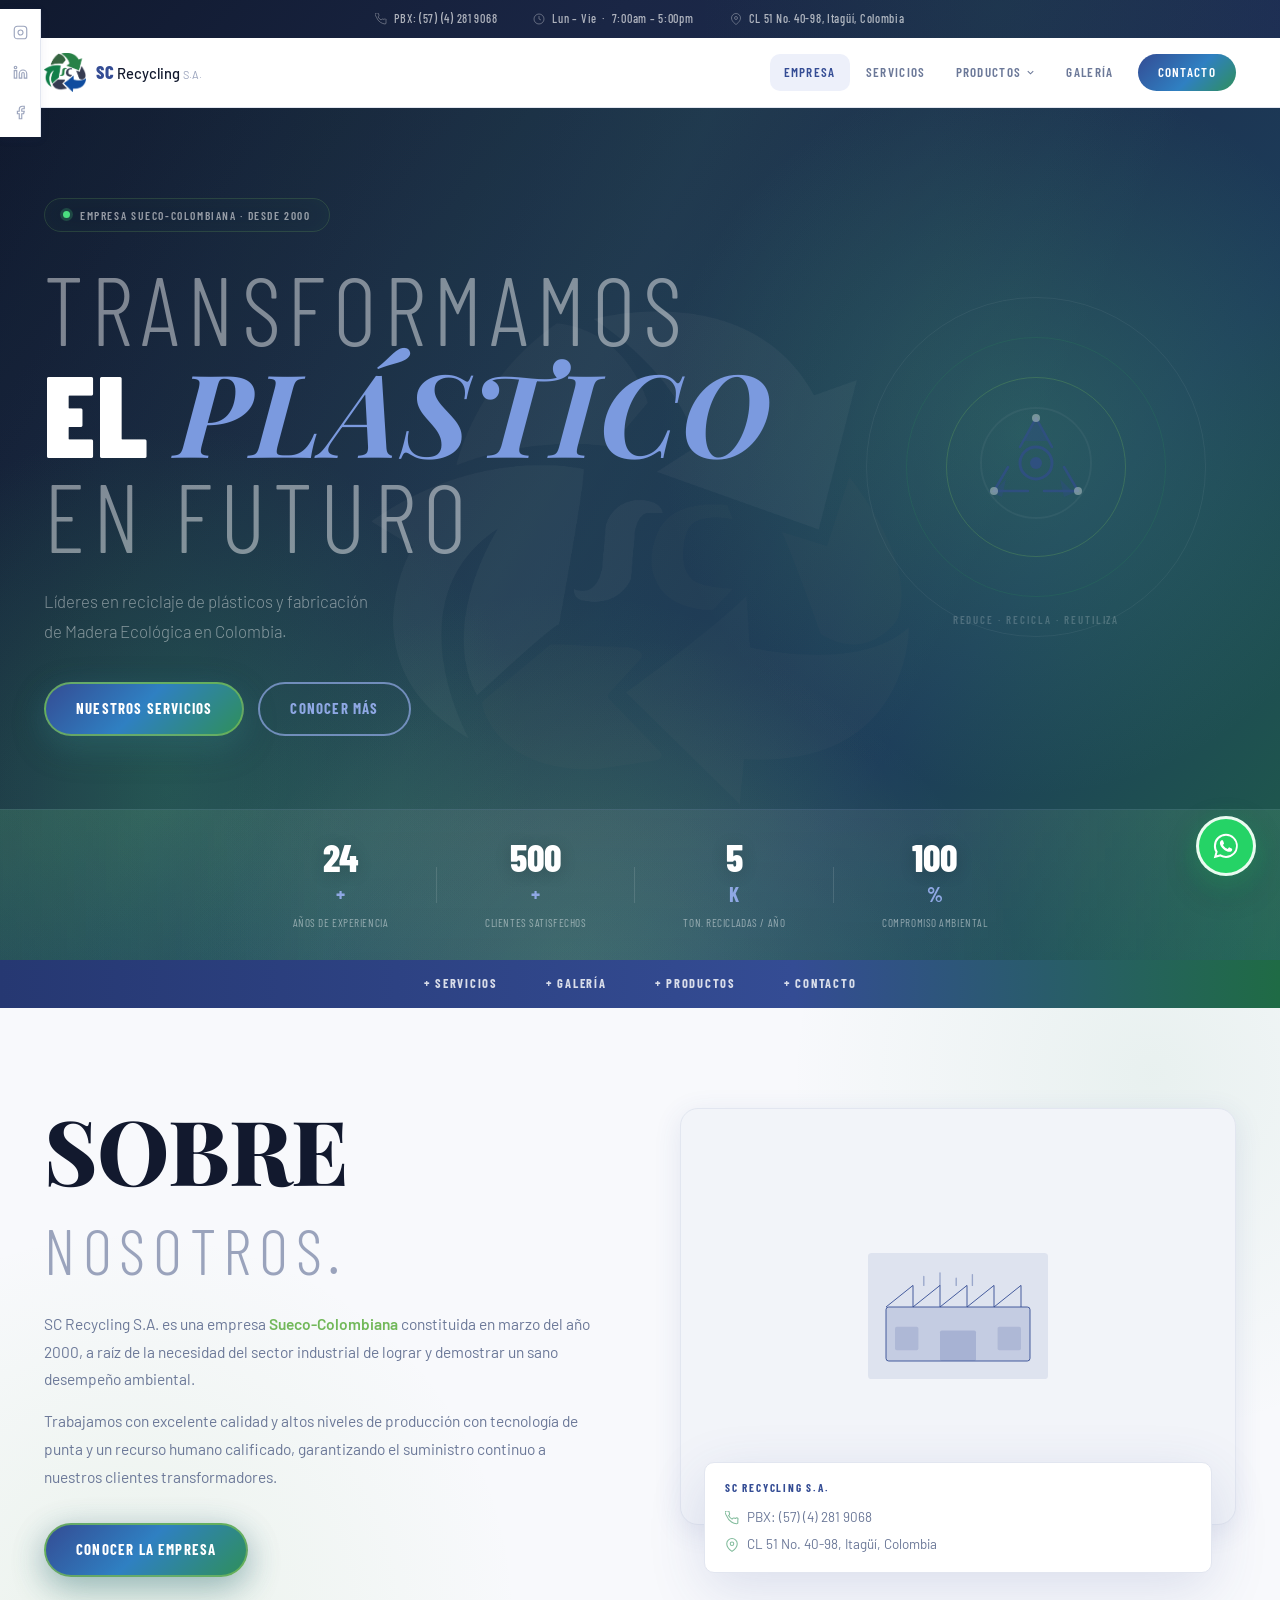
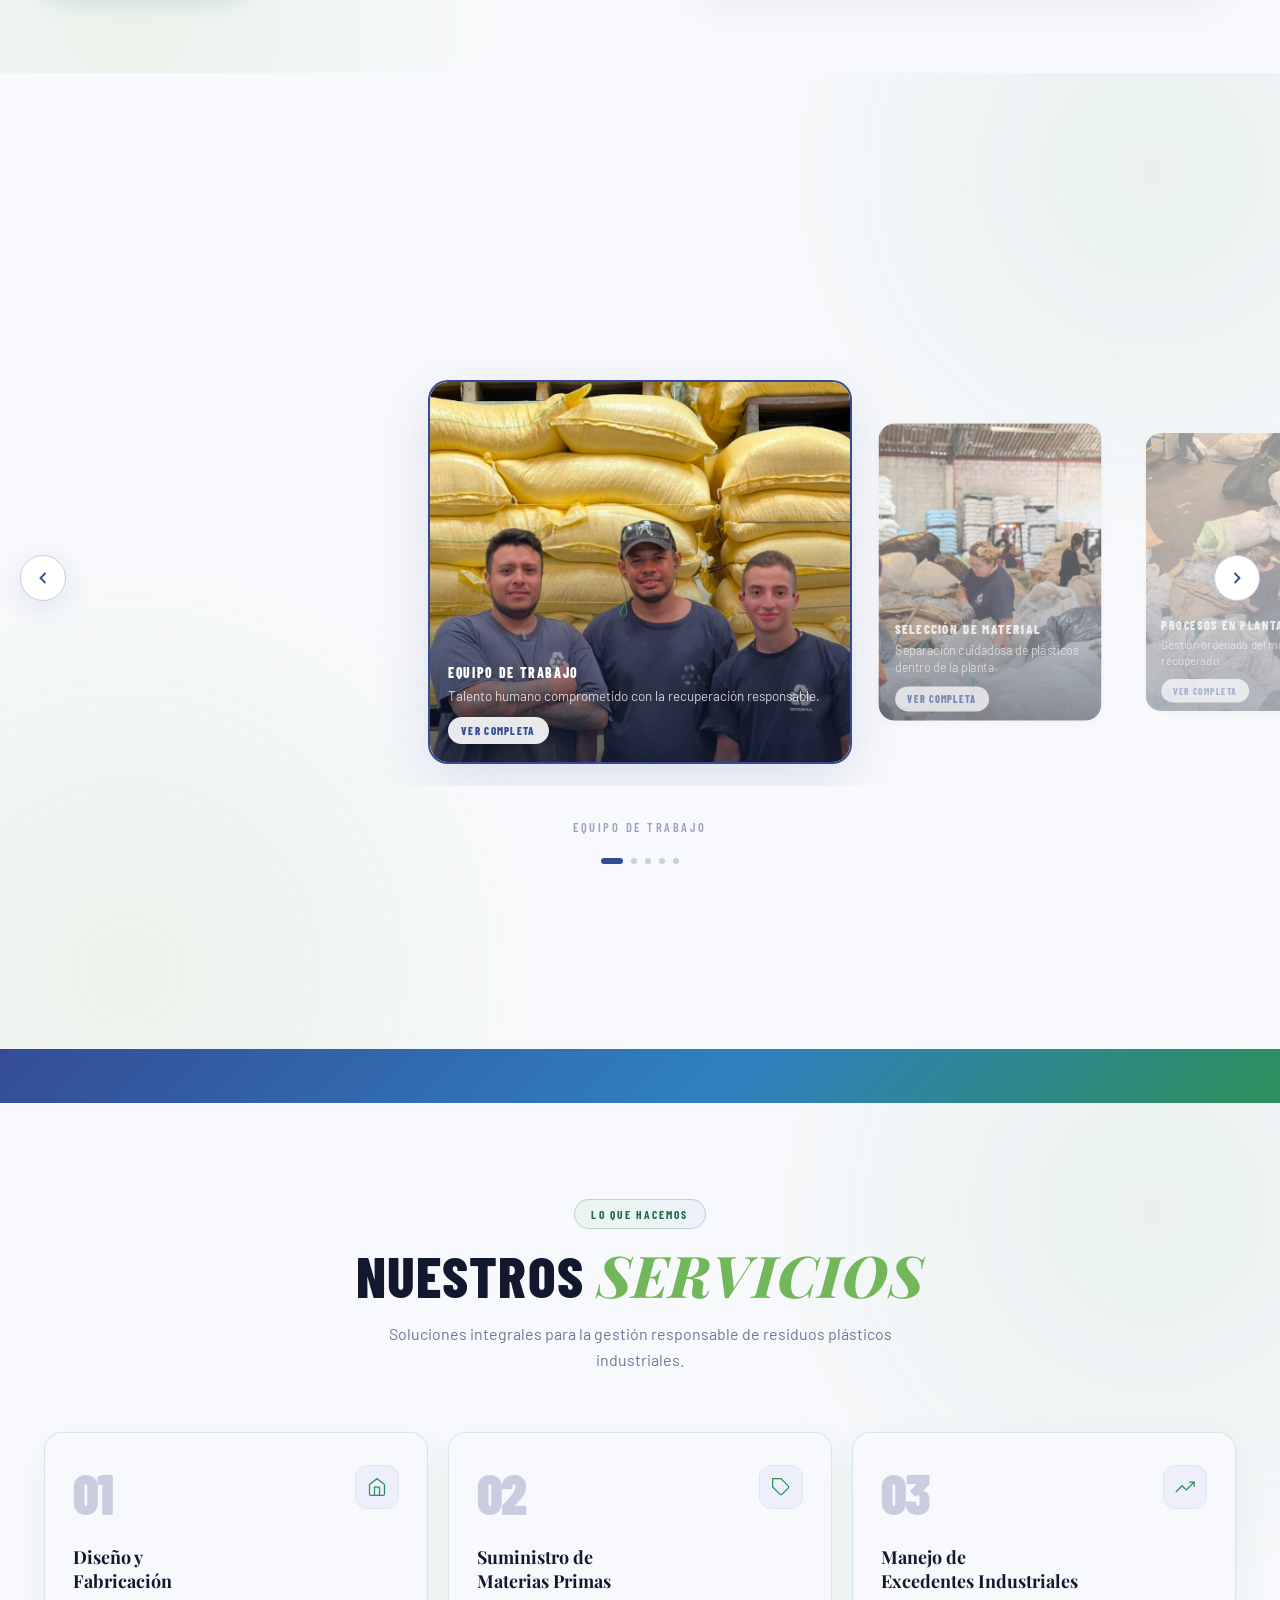
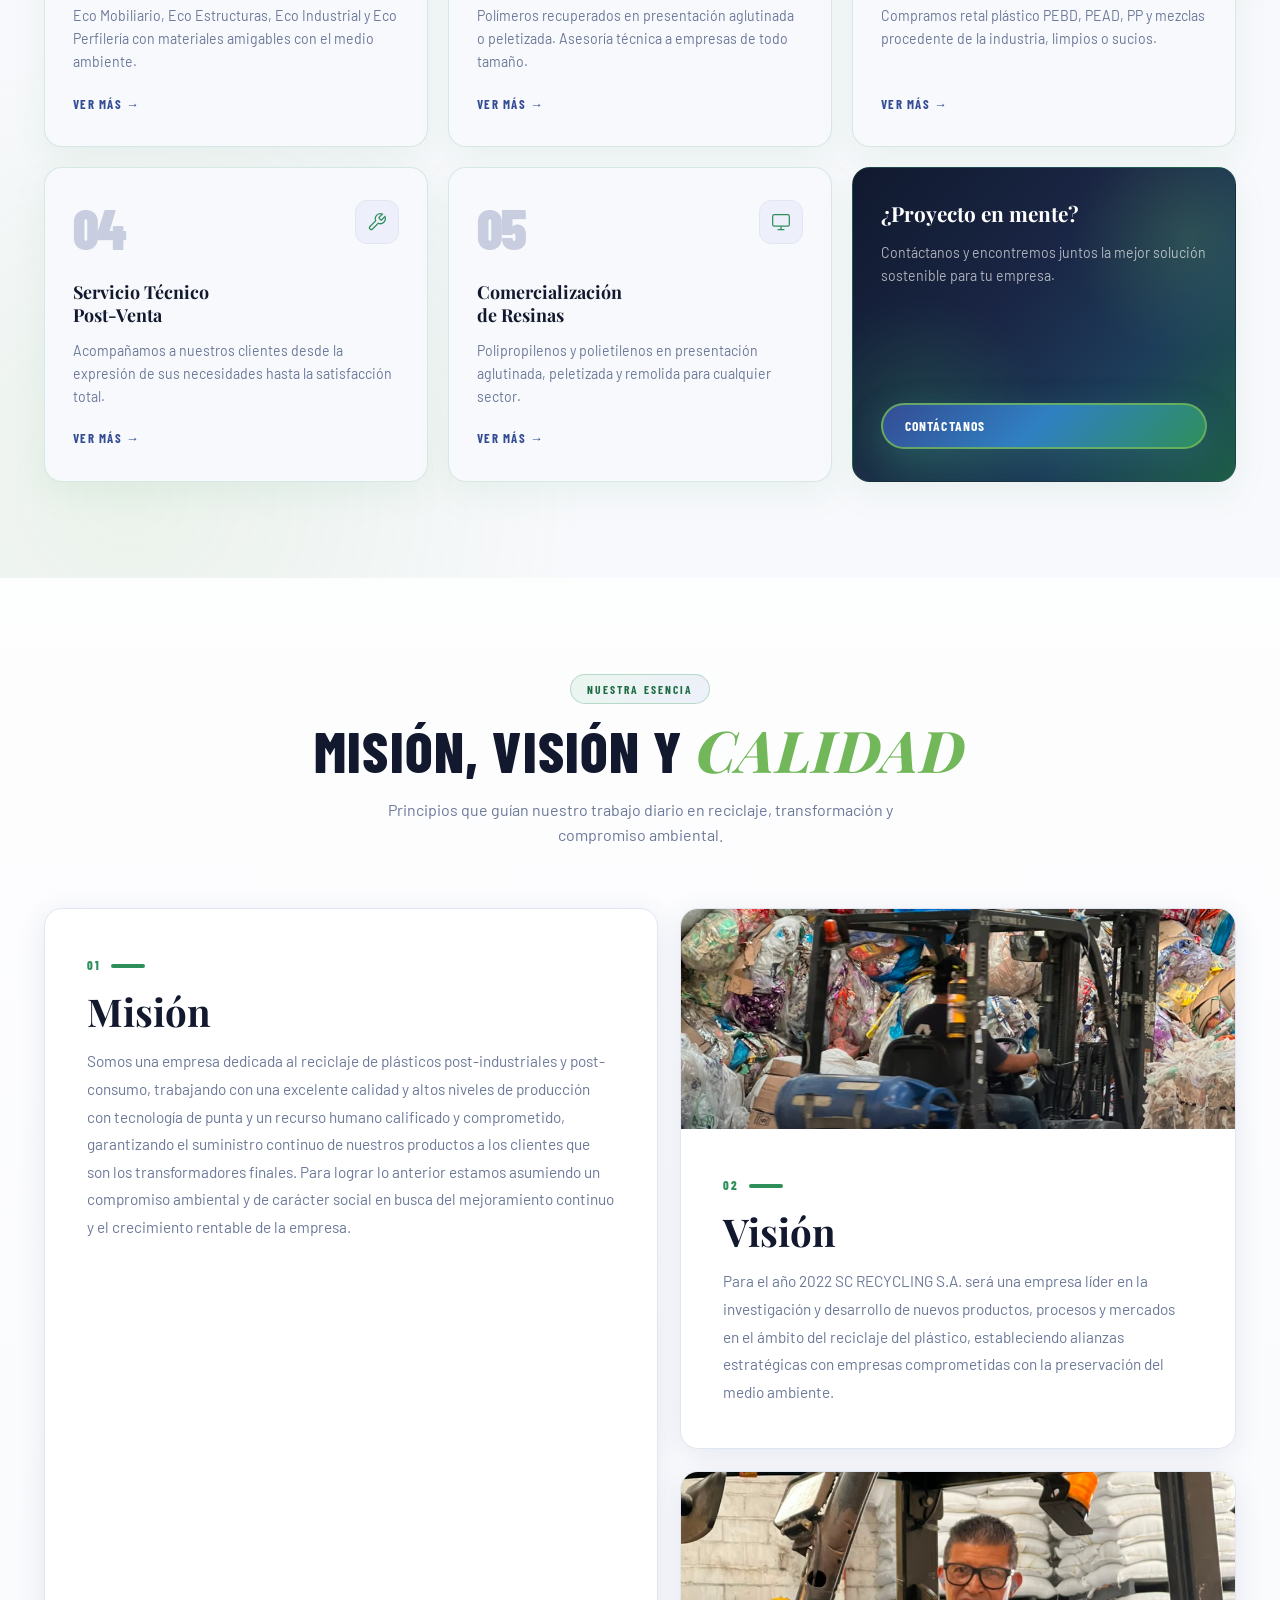
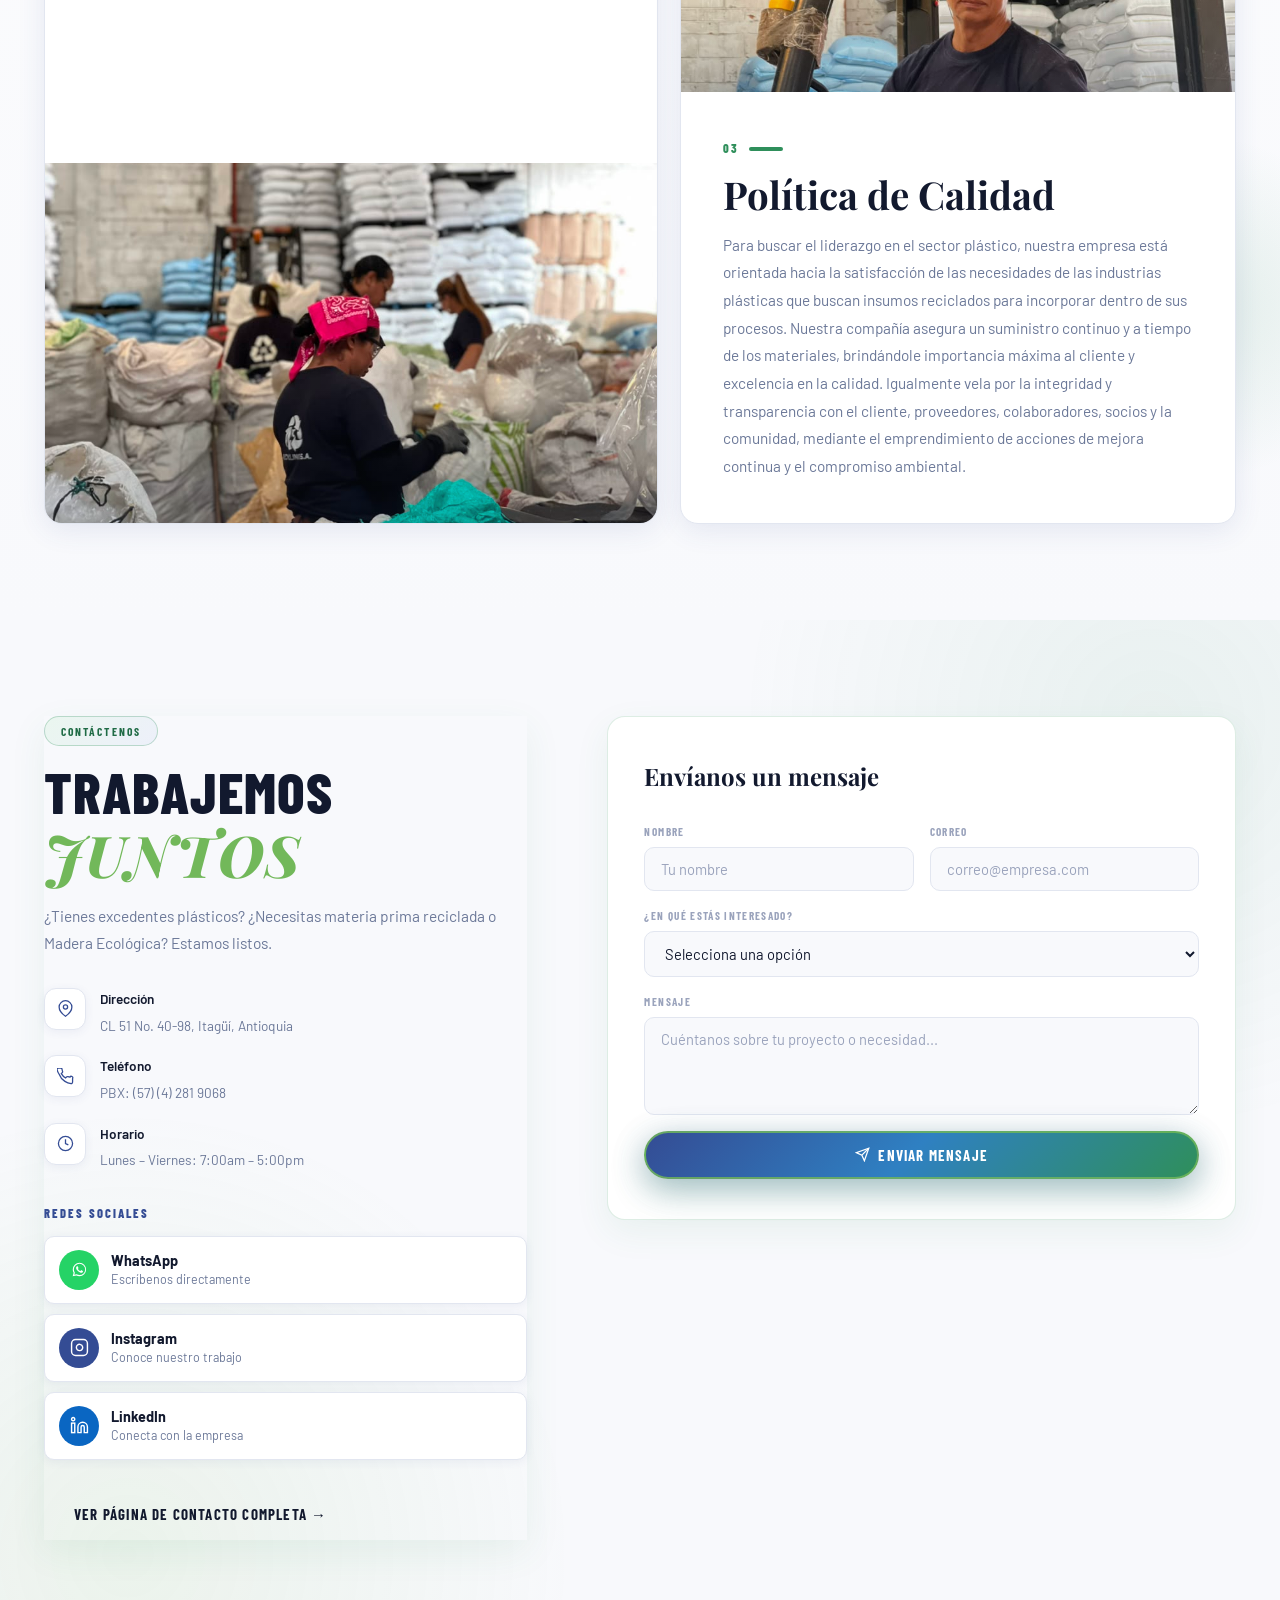
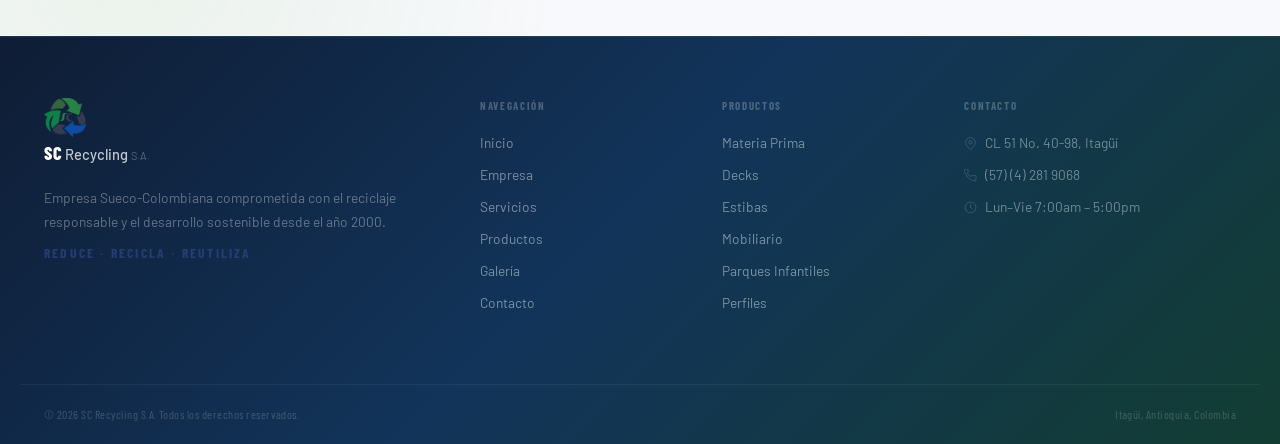
==== index.html @ 90c2986a "Add files via upload" ====
﻿<!DOCTYPE html>
<html lang="es">
<head>
  <meta charset="UTF-8" />
  <meta name="viewport" content="width=device-width, initial-scale=1.0" />
  <title>SC Recycling S.A. – Reciclaje de Plásticos | Madera Ecológica</title>
  <meta name="description" content="SC Recycling S.A. empresa Sueco-Colombiana dedicada al reciclaje de plásticos y fabricación de Madera Ecológica en Itagüí, Colombia desde el año 2000." />
  <link rel="preconnect" href="https://fonts.googleapis.com" />
  <link rel="preconnect" href="https://fonts.gstatic.com" crossorigin />
  <link href="https://fonts.googleapis.com/css2?family=Playfair+Display:ital,wght@0,700;0,800;1,700&family=Barlow+Condensed:wght@300;400;600;700;800;900&family=Barlow:wght@300;400;500;600&display=swap" rel="stylesheet" />
  <link rel="stylesheet" href="styles.css" />
  <link rel="stylesheet" href="palette.css" />
</head>
<body>

  <!-- ===== TOPBAR ===== -->
  <div class="topbar">
    <div class="topbar__inner container">
      <span class="topbar__item">
        <svg viewBox="0 0 24 24" fill="none" stroke="currentColor" stroke-width="1.8"><path d="M22 16.92v3a2 2 0 01-2.18 2 19.79 19.79 0 01-8.63-3.07A19.5 19.5 0 013.07 8.81 19.79 19.79 0 01.12 2.18 2 2 0 012.11 0h3a2 2 0 012 1.72c.127.96.361 1.903.7 2.81a2 2 0 01-.45 2.11L6.09 7.91a16 16 0 006 6l1.27-1.27a2 2 0 012.11-.45c.907.339 1.85.573 2.81.7A2 2 0 0122 14.92v2z"/></svg>
        PBX: (57) (4) 281 9068
      </span>
      <span class="topbar__item">
        <svg viewBox="0 0 24 24" fill="none" stroke="currentColor" stroke-width="1.8"><circle cx="12" cy="12" r="10"/><polyline points="12 6 12 12 16 14"/></svg>
        Lun – Vie &nbsp;·&nbsp; 7:00am – 5:00pm
      </span>
      <span class="topbar__item topbar__item--loc">
        <svg viewBox="0 0 24 24" fill="none" stroke="currentColor" stroke-width="1.8"><path d="M21 10c0 7-9 13-9 13s-9-6-9-13a9 9 0 0118 0z"/><circle cx="12" cy="10" r="3"/></svg>
        CL 51 No. 40-98, Itagüí, Colombia
      </span>
    </div>
  </div>

  <!-- ===== NAVBAR ===== -->
  <header class="navbar" id="navbar">
    <!-- Redes sociales verticales (estilo referencia) -->
    <div class="social-rail" id="social-rail">
      <a href="#" class="social-rail__link" aria-label="Instagram">
        <svg viewBox="0 0 24 24" fill="none" stroke="currentColor" stroke-width="1.8"><rect x="2" y="2" width="20" height="20" rx="5"/><path d="M16 11.37A4 4 0 1112.63 8 4 4 0 0116 11.37z"/><line x1="17.5" y1="6.5" x2="17.51" y2="6.5"/></svg>
      </a>
      <a href="#" class="social-rail__link" aria-label="LinkedIn">
        <svg viewBox="0 0 24 24" fill="none" stroke="currentColor" stroke-width="1.8"><path d="M16 8a6 6 0 016 6v7h-4v-7a2 2 0 00-2-2 2 2 0 00-2 2v7h-4v-7a6 6 0 016-6z"/><rect x="2" y="9" width="4" height="12"/><circle cx="4" cy="4" r="2"/></svg>
      </a>
      <a href="#" class="social-rail__link" aria-label="Facebook">
        <svg viewBox="0 0 24 24" fill="none" stroke="currentColor" stroke-width="1.8"><path d="M18 2h-3a5 5 0 00-5 5v3H7v4h3v8h4v-8h3l1-4h-4V7a1 1 0 011-1h3z"/></svg>
      </a>
    </div>

    <div class="navbar__inner container">
      <a href="index.html" class="navbar__logo">
        <img src="LOGO SC RECYCLING.png" alt="SC Recycling S.A." class="logo-img" />
        <div class="logo-text">
          <span class="lt-sc">SC</span>
          <span class="lt-rec">Recycling</span>
          <span class="lt-sa">S.A.</span>
        </div>
      </a>

      <nav class="navbar__nav" id="nav-menu">
        <a href="#about" class="nav-link nav-link--active">Empresa</a>
        <a href="servicios.html" class="nav-link">Servicios</a>
        <div class="nav-dropdown">
          <a href="productos.html" class="nav-link">
            Productos
            <svg viewBox="0 0 24 24" fill="none" stroke="currentColor" stroke-width="2.2" width="11"><polyline points="6 9 12 15 18 9"/></svg>
          </a>
          <div class="dropdown-menu">
            <a href="materia-prima.html" class="dropdown-item">Materia Prima</a>
            <div class="dropdown-sub">
              <span class="dropdown-item dropdown-item--parent">
                Madera Ecológica
                <svg viewBox="0 0 24 24" fill="none" stroke="currentColor" stroke-width="2.2" width="9"><polyline points="9 18 15 12 9 6"/></svg>
              </span>
              <div class="dropdown-submenu">
                <a href="decks.html"     class="dropdown-item">Decks</a>
                <a href="estibas.html"   class="dropdown-item">Estibas</a>
                <a href="mobiliario.html"class="dropdown-item">Mobiliario</a>
                <a href="parques.html"   class="dropdown-item">Parques Infantiles</a>
                <a href="perfiles.html"  class="dropdown-item">Perfiles</a>
              </div>
            </div>
          </div>
        </div>
        <a href="galeria.html"   class="nav-link">Galería</a>
        <a href="contacto.html"  class="nav-link nav-link--cta">Contacto</a>
      </nav>

      <button class="hamburger" id="hamburger" aria-label="Menú" aria-expanded="false">
        <span></span><span></span><span></span>
      </button>
    </div>
  </header>

  <!-- ===== HERO ===== -->
  <section class="hero" id="inicio">
    <!-- Logo de fondo -->
    <div class="hero__bignumber" aria-hidden="true">
      <img src="LOGO SC RECYCLING.png" alt="" />
    </div>

    <div class="hero__content container">
      <div class="hero__left">
        <div class="hero__badge reveal">
          <span class="badge-dot"></span>
          Empresa Sueco-Colombiana · Desde 2000
        </div>

        <h1 class="hero__title reveal">
          <span class="hero__title--line1">TRANSFORMAMOS</span>
          <span class="hero__title--line2">EL <em>PLÁSTICO</em></span>
          <span class="hero__title--line3">EN FUTURO</span>
        </h1>

        <p class="hero__sub reveal">
          Líderes en reciclaje de plásticos y fabricación<br/>
          de Madera Ecológica en Colombia.
        </p>

        <div class="hero__actions reveal">
          <a href="servicios.html" class="btn btn--primary">Nuestros Servicios</a>
          <a href="#about" class="btn btn--outline">Conocer más</a>
        </div>
      </div>

      <div class="hero__right reveal-right">
        <!-- Decorative visual placeholder -->
        <div class="hero__visual">
          <div class="hero__visual-ring hero__visual-ring--1"></div>
          <div class="hero__visual-ring hero__visual-ring--2"></div>
          <div class="hero__visual-ring hero__visual-ring--3"></div>
          <div class="hero__visual-icon">
            <svg viewBox="0 0 120 120" fill="none" xmlns="http://www.w3.org/2000/svg">
              <circle cx="60" cy="60" r="55" stroke="rgba(255,255,255,.08)" stroke-width="2"/>
              <path d="M60 15L74 38H46L60 15Z" fill="#344c94" opacity=".5"/>
              <path d="M18 88L30 76L26 94L12 88H18Z" fill="#344c94" opacity=".5"/>
              <path d="M102 88L88 94L84 76L96 88H102Z" fill="#344c94" opacity=".5"/>
              <circle cx="60" cy="60" r="16" stroke="#344c94" stroke-width="3"/>
              <circle cx="60" cy="60" r="6" fill="#344c94"/>
              <path d="M60 15L76 44M60 15L44 44M18 88L32 64M18 88H52M102 88L88 64M102 88H68" stroke="#344c94" stroke-width="2.5" stroke-linecap="round"/>
              <circle cx="60" cy="15" r="4" fill="white" opacity=".6"/>
              <circle cx="18" cy="88" r="4" fill="white" opacity=".6"/>
              <circle cx="102" cy="88" r="4" fill="white" opacity=".6"/>
            </svg>
          </div>
          <div class="hero__visual-label">REDUCE · RECICLA · REUTILIZA</div>
        </div>
      </div>
    </div>

    <!-- Estadísticas en franja inferior -->
    <div class="hero__statsbar">
      <div class="container">
        <div class="hero__statsbar-inner">
          <div class="hstat">
            <span class="hstat__num" data-target="24">0</span><span class="hstat__suf">+</span>
            <span class="hstat__label">Años de experiencia</span>
          </div>
          <div class="hstat__sep"></div>
          <div class="hstat">
            <span class="hstat__num" data-target="500">0</span><span class="hstat__suf">+</span>
            <span class="hstat__label">Clientes satisfechos</span>
          </div>
          <div class="hstat__sep"></div>
          <div class="hstat">
            <span class="hstat__num" data-target="5">0</span><span class="hstat__suf">K</span>
            <span class="hstat__label">Ton. recicladas / año</span>
          </div>
          <div class="hstat__sep"></div>
          <div class="hstat">
            <span class="hstat__num" data-target="100">0</span><span class="hstat__suf">%</span>
            <span class="hstat__label">Compromiso ambiental</span>
          </div>
        </div>
      </div>
    </div>

    <!-- Nav inferior estilo referencia -->
    <div class="hero__subnav">
      <div class="container">
        <div class="hero__subnav-inner">
          <a href="servicios.html" class="subnav-item">+ Servicios</a>
          <a href="galeria.html"   class="subnav-item">+ Galería</a>
          <a href="productos.html" class="subnav-item">+ Productos</a>
          <a href="contacto.html"  class="subnav-item">+ Contacto</a>
        </div>
      </div>
    </div>
  </section>

  <!-- ===== QUIÉNES SOMOS ===== -->
  <section class="section about" id="about">
    <div class="container">
      <div class="about__grid">
        <!-- Texto -->
        <div class="about__copy">
          <h2 class="about__heading reveal">
            <span class="about__heading--big">SOBRE</span><br/>
            <span class="about__heading--small">NOSOTROS.</span>
          </h2>
          <div class="about__body reveal">
            <p>
              SC Recycling S.A. es una empresa <strong>Sueco-Colombiana</strong> constituida en marzo del año 2000, a raíz de la necesidad del sector industrial de lograr y demostrar un sano desempeño ambiental.
            </p>
            <p>
              Trabajamos con excelente calidad y altos niveles de producción con tecnología de punta y un recurso humano calificado, garantizando el suministro continuo a nuestros clientes transformadores.
            </p>
          </div>
          <a href="#about" class="btn btn--primary reveal">Conocer la empresa</a>
        </div>

        <!-- Visual / Imagen -->
        <div class="about__visual reveal-right">
          <div class="about__img-main">
            <div class="about__img-placeholder">
              <svg viewBox="0 0 200 140" fill="none" xmlns="http://www.w3.org/2000/svg" width="180">
                <rect width="200" height="140" rx="4" fill="rgba(52,76,148,.1)"/>
                <rect x="20" y="60" width="160" height="60" rx="3" fill="rgba(52,76,148,.15)" stroke="#344c94" stroke-width="1"/>
                <path d="M20 60L50 36V60M50 60L80 36V60M80 60L110 36V60M110 60L140 36V60M140 60L170 36V60" stroke="#344c94" stroke-width="1" fill="none"/>
                <rect x="80" y="86" width="40" height="34" rx="2" fill="#344c94" opacity=".2"/>
                <rect x="30" y="82" width="26" height="26" rx="2" fill="#344c94" opacity=".15"/>
                <rect x="144" y="82" width="26" height="26" rx="2" fill="#344c94" opacity=".15"/>
                <path d="M62 36V26M80 36V22M98 36V28M116 36V24" stroke="#344c94" stroke-width="1.5" stroke-linecap="round" opacity=".4"/>
              </svg>
            </div>
          </div>

          <div class="about__info-card">
            <div class="about__info-label">SC RECYCLING S.A.</div>
            <div class="about__info-row">
              <svg viewBox="0 0 24 24" fill="none" stroke="currentColor" stroke-width="1.8" width="14"><path d="M22 16.92v3a2 2 0 01-2.18 2 19.79 19.79 0 01-8.63-3.07A19.5 19.5 0 013.07 8.81 19.79 19.79 0 01.12 2.18 2 2 0 012.11 0h3a2 2 0 012 1.72c.127.96.361 1.903.7 2.81a2 2 0 01-.45 2.11L6.09 7.91a16 16 0 006 6l1.27-1.27a2 2 0 012.11-.45c.907.339 1.85.573 2.81.7A2 2 0 0122 14.92v2z"/></svg>
              PBX: (57) (4) 281 9068
            </div>
            <div class="about__info-row">
              <svg viewBox="0 0 24 24" fill="none" stroke="currentColor" stroke-width="1.8" width="14"><path d="M21 10c0 7-9 13-9 13s-9-6-9-13a9 9 0 0118 0z"/><circle cx="12" cy="10" r="3"/></svg>
              CL 51 No. 40-98, Itagüí, Colombia
            </div>
          </div>
        </div>
      </div>
    </div>
  </section>

  <!-- ===== GALERÍA / CARRUSEL CENTRADO ===== -->
  <section class="section gallery-section" id="galeria">
    <div class="container">
      <div class="section__header reveal">
        <div class="section__tag">Nuestro trabajo</div>
        <h2 class="section__title">EN <em>IMÁGENES</em></h2>
      </div>
    </div>

    <!-- Carrusel centrado, la card activa es más grande -->
    <div class="gallery-carousel" id="gallery-carousel">
      <button class="gc-btn gc-btn--prev" id="gc-prev" aria-label="Anterior">
        <svg viewBox="0 0 24 24" fill="none" stroke="currentColor" stroke-width="2.2"><polyline points="15 18 9 12 15 6"/></svg>
      </button>

      <div class="gc-track-wrap">
        <div class="gc-track" id="gc-track">
          <div class="gc-slide" data-label="Equipo de Trabajo" data-title="Equipo de Trabajo" data-desc="Nuestro equipo operativo acompaña cada etapa del proceso, desde la recepción del material hasta su preparación para transformación.">
            <div class="gc-slide__inner">
              <img src="Imagenes/EQUIPO DE TRABAJO/WhatsApp Image 2026-09-11 at 6.24.46 PM.jpeg" alt="Equipo de trabajo de SC Recycling frente a material recuperado" />
              <div class="gc-slide__caption">
                <strong>Equipo de trabajo</strong>
                <span>Talento humano comprometido con la recuperación responsable.</span>
                <button class="gc-slide__open" type="button">Ver completa</button>
              </div>
            </div>
          </div>
          <div class="gc-slide" data-label="Selección de Material" data-title="Selección de Material" data-desc="Clasificamos y seleccionamos los plásticos recuperados para asegurar una materia prima limpia, útil y lista para nuevos ciclos productivos.">
            <div class="gc-slide__inner">
              <img src="Imagenes/PROCESOS/WhatsApp Image 2026-09-11 at 6.24.52 PM.jpeg" alt="Selección manual de material plástico en planta" />
              <div class="gc-slide__caption">
                <strong>Selección de material</strong>
                <span>Separación cuidadosa de plásticos dentro de la planta.</span>
                <button class="gc-slide__open" type="button">Ver completa</button>
              </div>
            </div>
          </div>
          <div class="gc-slide" data-label="Procesos en Planta" data-title="Procesos en Planta" data-desc="En planta se organizan, acondicionan y preparan los excedentes plásticos para convertirlos en recursos aprovechables.">
            <div class="gc-slide__inner">
              <img src="Imagenes/PROCESOS/WhatsApp Image 2026-09-11 at 6.24.49 PM.jpeg" alt="Proceso interno de reciclaje plástico" />
              <div class="gc-slide__caption">
                <strong>Procesos en planta</strong>
                <span>Gestión ordenada del material recuperado.</span>
                <button class="gc-slide__open" type="button">Ver completa</button>
              </div>
            </div>
          </div>
          <div class="gc-slide" data-label="Talento Humano" data-title="Talento Humano" data-desc="La experiencia del equipo permite mantener un flujo constante de trabajo y una operación enfocada en calidad y sostenibilidad.">
            <div class="gc-slide__inner">
              <img src="Imagenes/EQUIPO DE TRABAJO/WhatsApp Image 2026-09-11 at 6.24.55 PM (2).jpeg" alt="Integrante del equipo operativo de SC Recycling" />
              <div class="gc-slide__caption">
                <strong>Talento humano</strong>
                <span>Personas que hacen posible cada etapa del reciclaje.</span>
                <button class="gc-slide__open" type="button">Ver completa</button>
              </div>
            </div>
          </div>
          <div class="gc-slide" data-label="Material Recuperado" data-title="Material Recuperado" data-desc="El material plástico recuperado se prepara para volver a la cadena productiva como insumo para nuevas soluciones.">
            <div class="gc-slide__inner">
              <img src="Imagenes/PROCESOS/WhatsApp Image 2026-09-11 at 6.24.55 PM (4).jpeg" alt="Materia prima recuperada para transformación" />
              <div class="gc-slide__caption">
                <strong>Material recuperado</strong>
                <span>Materia prima lista para una nueva vida útil.</span>
                <button class="gc-slide__open" type="button">Ver completa</button>
              </div>
            </div>
          </div>
        </div>
      </div>

      <button class="gc-btn gc-btn--next" id="gc-next" aria-label="Siguiente">
        <svg viewBox="0 0 24 24" fill="none" stroke="currentColor" stroke-width="2.2"><polyline points="9 18 15 12 9 6"/></svg>
      </button>
    </div>

    <div class="gallery-label" id="gallery-label">Equipo de Trabajo</div>

    <div class="gallery-dots" id="gallery-dots"></div>

    <div class="gallery-cta reveal">
      <a href="galeria.html" class="btn btn--primary">Presiona para ver más </a>
    </div>
  </section>

  <div class="photo-modal" id="photo-modal" role="dialog" aria-modal="true" aria-hidden="true" aria-labelledby="photo-modal-title">
    <div class="photo-modal__backdrop" data-photo-close></div>
    <div class="photo-modal__panel">
      <button class="photo-modal__close" type="button" aria-label="Cerrar imagen" data-photo-close>
        <svg viewBox="0 0 24 24" fill="none" stroke="currentColor" stroke-width="2"><line x1="18" y1="6" x2="6" y2="18"/><line x1="6" y1="6" x2="18" y2="18"/></svg>
      </button>
      <div class="photo-modal__media">
        <img id="photo-modal-img" src="" alt="" />
      </div>
      <div class="photo-modal__content">
        <div class="photo-modal__tag">Nuestro trabajo</div>
        <h3 id="photo-modal-title">Imagen de SC Recycling</h3>
        <p id="photo-modal-desc">Conoce más de nuestros procesos, equipo y material recuperado.</p>
        <a href="galeria.html" class="btn btn--primary">Ver más fotos</a>
      </div>
    </div>
  </div>

  <!-- ===== MARQUEE ===== -->
  <div class="marquee-wrap" aria-hidden="true">
    <div class="marquee">
      <span>Reduce</span><span class="mdot">·</span>
      <span>Recicla</span><span class="mdot">·</span>
      <span>Reutiliza</span><span class="mdot">·</span>
      <span>Reduce</span><span class="mdot">·</span>
      <span>Recicla</span><span class="mdot">·</span>
      <span>Reutiliza</span><span class="mdot">·</span>
      <span>Reduce</span><span class="mdot">·</span>
      <span>Recicla</span><span class="mdot">·</span>
      <span>Reutiliza</span><span class="mdot">·</span>
      <span>Reduce</span><span class="mdot">·</span>
      <span>Recicla</span><span class="mdot">·</span>
      <span>Reutiliza</span><span class="mdot">·</span>
    </div>
  </div>

  <!-- ===== SERVICIOS (Cards con subnav estilo referencia) ===== -->
  <section class="section svc-section" id="servicios">
    <div class="container">
      <div class="section__header reveal">
        <div class="section__tag">Lo que hacemos</div>
        <h2 class="section__title">NUESTROS <em>SERVICIOS</em></h2>
        <p class="section__desc">Soluciones integrales para la gestión responsable de residuos plásticos industriales.</p>
      </div>

      <div class="svc-grid">
        <div class="svc-card reveal" style="--d:0s">
          <div class="svc-card__top">
            <span class="svc-card__num">01</span>
            <div class="svc-card__icon">
              <svg viewBox="0 0 24 24" fill="none" stroke="currentColor" stroke-width="1.5"><path d="M3 9l9-7 9 7v11a2 2 0 01-2 2H5a2 2 0 01-2-2z"/><polyline points="9 22 9 12 15 12 15 22"/></svg>
            </div>
          </div>
          <h3>Diseño y<br/>Fabricación</h3>
          <p>Eco Mobiliario, Eco Estructuras, Eco Industrial y Eco Perfilería con materiales amigables con el medio ambiente.</p>
          <a href="servicios.html" class="svc-card__link">Ver más →</a>
          <div class="svc-card__bar"></div>
        </div>

        <div class="svc-card reveal" style="--d:.08s">
          <div class="svc-card__top">
            <span class="svc-card__num">02</span>
            <div class="svc-card__icon">
              <svg viewBox="0 0 24 24" fill="none" stroke="currentColor" stroke-width="1.5"><path d="M20.59 13.41l-7.17 7.17a2 2 0 01-2.83 0L2 12V2h10l8.59 8.59a2 2 0 010 2.82z"/><line x1="7" y1="7" x2="7.01" y2="7"/></svg>
            </div>
          </div>
          <h3>Suministro de<br/>Materias Primas</h3>
          <p>Polímeros recuperados en presentación aglutinada o peletizada. Asesoría técnica a empresas de todo tamaño.</p>
          <a href="servicios.html" class="svc-card__link">Ver más →</a>
          <div class="svc-card__bar"></div>
        </div>

        <div class="svc-card reveal" style="--d:.16s">
          <div class="svc-card__top">
            <span class="svc-card__num">03</span>
            <div class="svc-card__icon">
              <svg viewBox="0 0 24 24" fill="none" stroke="currentColor" stroke-width="1.5"><polyline points="23 6 13.5 15.5 8.5 10.5 1 18"/><polyline points="17 6 23 6 23 12"/></svg>
            </div>
          </div>
          <h3>Manejo de<br/>Excedentes Industriales</h3>
          <p>Compramos retal plástico PEBD, PEAD, PP y mezclas procedente de la industria, limpios o sucios.</p>
          <a href="servicios.html" class="svc-card__link">Ver más →</a>
          <div class="svc-card__bar"></div>
        </div>

        <div class="svc-card reveal" style="--d:.24s">
          <div class="svc-card__top">
            <span class="svc-card__num">04</span>
            <div class="svc-card__icon">
              <svg viewBox="0 0 24 24" fill="none" stroke="currentColor" stroke-width="1.5"><path d="M14.7 6.3a1 1 0 000 1.4l1.6 1.6a1 1 0 001.4 0l3.77-3.77a6 6 0 01-7.94 7.94l-6.91 6.91a2.12 2.12 0 01-3-3l6.91-6.91a6 6 0 017.94-7.94l-3.76 3.76z"/></svg>
            </div>
          </div>
          <h3>Servicio Técnico<br/>Post-Venta</h3>
          <p>Acompañamos a nuestros clientes desde la expresión de sus necesidades hasta la satisfacción total.</p>
          <a href="servicios.html" class="svc-card__link">Ver más →</a>
          <div class="svc-card__bar"></div>
        </div>

        <div class="svc-card reveal" style="--d:.32s">
          <div class="svc-card__top">
            <span class="svc-card__num">05</span>
            <div class="svc-card__icon">
              <svg viewBox="0 0 24 24" fill="none" stroke="currentColor" stroke-width="1.5"><rect x="2" y="3" width="20" height="14" rx="2"/><line x1="8" y1="21" x2="16" y2="21"/><line x1="12" y1="17" x2="12" y2="21"/></svg>
            </div>
          </div>
          <h3>Comercialización<br/>de Resinas</h3>
          <p>Polipropilenos y polietilenos en presentación aglutinada, peletizada y remolida para cualquier sector.</p>
          <a href="servicios.html" class="svc-card__link">Ver más →</a>
          <div class="svc-card__bar"></div>
        </div>

        <div class="svc-card svc-card--cta reveal" style="--d:.40s">
          <h3>¿Proyecto en mente?</h3>
          <p>Contáctanos y encontremos juntos la mejor solución sostenible para tu empresa.</p>
          <a href="contacto.html" class="btn btn--primary btn--sm">Contáctanos</a>
        </div>
      </div>
    </div>
  </section>

  <!-- ===== MISIÓN / VISIÓN / POLÍTICA ===== -->
  <section class="section identity-section" id="identidad">
    <div class="container">
      <div class="section__header reveal">
        <div class="section__tag">Nuestra esencia</div>
        <h2 class="section__title">MISIÓN, VISIÓN Y <em>CALIDAD</em></h2>
        <p class="section__desc">Principios que guían nuestro trabajo diario en reciclaje, transformación y compromiso ambiental.</p>
      </div>

      <div class="identity-grid">
        <article class="identity-card identity-card--large reveal-left">
          <div class="identity-card__content">
            <span class="identity-card__kicker">01</span>
            <h3>Misión</h3>
            <p>Somos una empresa dedicada al reciclaje de plásticos post-industriales y post-consumo, trabajando con una excelente calidad y altos niveles de producción con tecnología de punta y un recurso humano calificado y comprometido, garantizando el suministro continuo de nuestros productos a los clientes que son los transformadores finales. Para lograr lo anterior estamos asumiendo un compromiso ambiental y de carácter social en busca del mejoramiento continuo y el crecimiento rentable de la empresa.</p>
          </div>
          <figure class="identity-card__media">
            <img src="Imagenes/PROCESOS/WhatsApp Image 2026-09-11 at 6.24.54 PM.jpeg" alt="Equipo de SC Recycling seleccionando material plástico recuperado en planta">
          </figure>
        </article>

        <article class="identity-card reveal">
          <figure class="identity-card__media">
            <img src="Imagenes/PROCESOS/WhatsApp Image 2026-09-11 at 6.24.48 PM (1).jpeg" alt="Montacargas movilizando material plástico recuperado dentro de la planta">
          </figure>
          <div class="identity-card__content">
            <span class="identity-card__kicker">02</span>
            <h3>Visión</h3>
            <p>Para el año 2022 SC RECYCLING S.A. será una empresa líder en la investigación y desarrollo de nuevos productos, procesos y mercados en el ámbito del reciclaje del plástico, estableciendo alianzas estratégicas con empresas comprometidas con la preservación del medio ambiente.</p>
          </div>
        </article>

        <article class="identity-card reveal-right">
          <figure class="identity-card__media">
            <img src="Imagenes/EQUIPO DE TRABAJO/WhatsApp Image 2026-09-11 at 6.24.47 PM.jpeg" alt="Integrante del equipo de SC Recycling operando montacargas en planta">
          </figure>
          <div class="identity-card__content">
            <span class="identity-card__kicker">03</span>
            <h3>Política de Calidad</h3>
            <p>Para buscar el liderazgo en el sector plástico, nuestra empresa está orientada hacia la satisfacción de las necesidades de las industrias plásticas que buscan insumos reciclados para incorporar dentro de sus procesos. Nuestra compañía asegura un suministro continuo y a tiempo de los materiales, brindándole importancia máxima al cliente y excelencia en la calidad. Igualmente vela por la integridad y transparencia con el cliente, proveedores, colaboradores, socios y la comunidad, mediante el emprendimiento de acciones de mejora continua y el compromiso ambiental.</p>
          </div>
        </article>
      </div>
    </div>
  </section>

  <!-- ===== CONTACTO CTA ===== -->
  <section class="section contact-section" id="contacto">
    <div class="container">
      <div class="contact-grid">

        <div class="contact-info reveal-left">
          <div class="section__tag">Contáctenos</div>
          <h2 class="section__title">TRABAJEMOS<br/><em>JUNTOS</em></h2>
          <p class="contact-info__desc">¿Tienes excedentes plásticos? ¿Necesitas materia prima reciclada o Madera Ecológica? Estamos listos.</p>
          <ul class="contact-info__list">
            <li>
              <div class="ci-icon"><svg viewBox="0 0 24 24" fill="none" stroke="currentColor" stroke-width="1.8"><path d="M21 10c0 7-9 13-9 13s-9-6-9-13a9 9 0 0118 0z"/><circle cx="12" cy="10" r="3"/></svg></div>
              <div><strong>Dirección</strong><span>CL 51 No. 40-98, Itagüí, Antioquia</span></div>
            </li>
            <li>
              <div class="ci-icon"><svg viewBox="0 0 24 24" fill="none" stroke="currentColor" stroke-width="1.8"><path d="M22 16.92v3a2 2 0 01-2.18 2 19.79 19.79 0 01-8.63-3.07A19.5 19.5 0 013.07 8.81 19.79 19.79 0 01.12 2.18 2 2 0 012.11 0h3a2 2 0 012 1.72c.127.96.361 1.903.7 2.81a2 2 0 01-.45 2.11L6.09 7.91a16 16 0 006 6l1.27-1.27a2 2 0 012.11-.45c.907.339 1.85.573 2.81.7A2 2 0 0122 14.92v2z"/></svg></div>
              <div><strong>Teléfono</strong><span>PBX: (57) (4) 281 9068</span></div>
            </li>
            <li>
              <div class="ci-icon"><svg viewBox="0 0 24 24" fill="none" stroke="currentColor" stroke-width="1.8"><circle cx="12" cy="12" r="10"/><polyline points="12 6 12 12 16 14"/></svg></div>
              <div><strong>Horario</strong><span>Lunes – Viernes: 7:00am – 5:00pm</span></div>
            </li>
          </ul>
          <div class="contact-socials">
            <h3>Redes sociales</h3>
            <div class="contact-socials__grid">
              <a href="https://wa.me/573000000000?text=Hola%20SC%20Recycling%2C%20quiero%20recibir%20informaci%C3%B3n." target="_blank" rel="noopener" class="contact-social contact-social--whatsapp">
                <span class="contact-social__icon">
                  <svg viewBox="0 0 32 32" fill="currentColor" aria-hidden="true"><path d="M16.02 4.5A11.41 11.41 0 004.6 15.9c0 2.01.53 3.98 1.54 5.7L4.5 27.5l6.04-1.58a11.38 11.38 0 005.48 1.39h.01A11.41 11.41 0 0016.02 4.5zm0 20.86h-.01c-1.71 0-3.38-.46-4.84-1.32l-.35-.2-3.58.94.96-3.49-.23-.36a9.43 9.43 0 01-1.44-5.03 9.49 9.49 0 119.49 9.46z"/><path d="M21.22 18.25c-.28-.14-1.68-.83-1.94-.92-.26-.1-.45-.14-.64.14-.19.28-.73.92-.9 1.11-.17.19-.33.21-.61.07-.28-.14-1.19-.44-2.27-1.4a8.5 8.5 0 01-1.57-1.95c-.16-.28-.02-.43.12-.57.13-.13.28-.33.42-.5.14-.17.19-.28.28-.47.09-.19.05-.36-.02-.5-.07-.14-.64-1.55-.88-2.12-.23-.56-.47-.48-.64-.49h-.55c-.19 0-.5.07-.76.36-.26.28-1 1-1 2.43s1.02 2.82 1.16 3.01c.14.19 2.01 3.07 4.87 4.3.68.29 1.21.47 1.62.6.68.22 1.3.19 1.79.12.55-.08 1.68-.69 1.92-1.35.24-.66.24-1.23.17-1.35-.07-.12-.26-.19-.55-.33z"/></svg>
                </span>
                <span>
                  <strong>WhatsApp</strong>
                  <small>Escríbenos directamente</small>
                </span>
              </a>
              <a href="https://www.instagram.com/" target="_blank" rel="noopener" class="contact-social contact-social--instagram">
                <span class="contact-social__icon">
                  <svg viewBox="0 0 24 24" fill="none" stroke="currentColor" stroke-width="1.8"><rect x="2" y="2" width="20" height="20" rx="5"/><path d="M16 11.37A4 4 0 1112.63 8 4 4 0 0116 11.37z"/><line x1="17.5" y1="6.5" x2="17.51" y2="6.5"/></svg>
                </span>
                <span>
                  <strong>Instagram</strong>
                  <small>Conoce nuestro trabajo</small>
                </span>
              </a>
              <a href="https://www.linkedin.com/" target="_blank" rel="noopener" class="contact-social contact-social--linkedin">
                <span class="contact-social__icon">
                  <svg viewBox="0 0 24 24" fill="none" stroke="currentColor" stroke-width="1.8"><path d="M16 8a6 6 0 016 6v7h-4v-7a2 2 0 00-2-2 2 2 0 00-2 2v7h-4v-7a6 6 0 016-6z"/><rect x="2" y="9" width="4" height="12"/><circle cx="4" cy="4" r="2"/></svg>
                </span>
                <span>
                  <strong>LinkedIn</strong>
                  <small>Conecta con la empresa</small>
                </span>
              </a>
            </div>
          </div>
          <a href="contacto.html" class="btn btn--outline-dark">Ver página de contacto completa →</a>
        </div>

        <form class="contact-form reveal-right" id="contact-form" novalidate>
          <h3 class="form-title">Envíanos un mensaje</h3>
          <div class="form-row">
            <div class="form-group">
              <label for="nombre">Nombre</label>
              <input type="text" id="nombre" name="nombre" placeholder="Tu nombre" required />
            </div>
            <div class="form-group">
              <label for="email">Correo</label>
              <input type="email" id="email" name="email" placeholder="correo@empresa.com" required />
            </div>
          </div>
          <div class="form-group">
            <label for="interes">¿En qué estás interesado?</label>
            <select id="interes" name="interes">
              <option value="">Selecciona una opción</option>
              <option>Materia Prima Recuperada</option>
              <option>Madera Ecológica</option>
              <option>Manejo de Excedentes Industriales</option>
              <option>Servicio Técnico Post-Venta</option>
              <option>Comercialización de Resinas</option>
              <option>Otro</option>
            </select>
          </div>
          <div class="form-group">
            <label for="mensaje">Mensaje</label>
            <textarea id="mensaje" name="mensaje" rows="4" placeholder="Cuéntanos sobre tu proyecto o necesidad..."></textarea>
          </div>
          <button type="submit" class="btn btn--primary btn--full">
            <svg viewBox="0 0 24 24" fill="none" stroke="currentColor" stroke-width="2" width="15"><line x1="22" y1="2" x2="11" y2="13"/><polygon points="22 2 15 22 11 13 2 9 22 2"/></svg>
            Enviar mensaje
          </button>
          <div class="form-success" id="form-success">
            <svg viewBox="0 0 24 24" fill="none" stroke="currentColor" stroke-width="2" width="18"><path d="M22 11.08V12a10 10 0 11-5.93-9.14"/><polyline points="22 4 12 14.01 9 11.01"/></svg>
            ¡Mensaje enviado! Te contactaremos pronto.
          </div>
        </form>
      </div>
    </div>
  </section>

  <!-- ===== FOOTER ===== -->
  <footer class="footer">
    <div class="footer__top container">
      <div class="footer__brand">
        <a href="index.html" class="navbar__logo footer__logo">
          <img src="LOGO SC RECYCLING.png" alt="SC Recycling S.A." class="logo-img" />
          <div class="logo-text">
            <span class="lt-sc">SC</span>
            <span class="lt-rec">Recycling</span>
            <span class="lt-sa">S.A.</span>
          </div>
        </a>
        <p>Empresa Sueco-Colombiana comprometida con el reciclaje responsable y el desarrollo sostenible desde el año 2000.</p>
        <p class="footer__lema">REDUCE · RECICLA · REUTILIZA</p>
      </div>
      <div class="footer__nav">
        <h5>Navegación</h5>
        <a href="index.html">Inicio</a>
        <a href="#about">Empresa</a>
        <a href="servicios.html">Servicios</a>
        <a href="productos.html">Productos</a>
        <a href="galeria.html">Galería</a>
        <a href="contacto.html">Contacto</a>
      </div>
      <div class="footer__nav">
        <h5>Productos</h5>
        <a href="materia-prima.html">Materia Prima</a>
        <a href="decks.html">Decks</a>
        <a href="estibas.html">Estibas</a>
        <a href="mobiliario.html">Mobiliario</a>
        <a href="parques.html">Parques Infantiles</a>
        <a href="perfiles.html">Perfiles</a>
      </div>
      <div class="footer__contact">
        <h5>Contacto</h5>
        <p><svg viewBox="0 0 24 24" fill="none" stroke="currentColor" stroke-width="1.8" width="13"><path d="M21 10c0 7-9 13-9 13s-9-6-9-13a9 9 0 0118 0z"/><circle cx="12" cy="10" r="3"/></svg> CL 51 No. 40-98, Itagüí</p>
        <p><svg viewBox="0 0 24 24" fill="none" stroke="currentColor" stroke-width="1.8" width="13"><path d="M22 16.92v3a2 2 0 01-2.18 2 19.79 19.79 0 01-8.63-3.07A19.5 19.5 0 013.07 8.81 19.79 19.79 0 01.12 2.18 2 2 0 012.11 0h3a2 2 0 012 1.72c.127.96.361 1.903.7 2.81a2 2 0 01-.45 2.11L6.09 7.91a16 16 0 006 6l1.27-1.27a2 2 0 012.11-.45c.907.339 1.85.573 2.81.7A2 2 0 0122 14.92v2z"/></svg> (57) (4) 281 9068</p>
        <p><svg viewBox="0 0 24 24" fill="none" stroke="currentColor" stroke-width="1.8" width="13"><circle cx="12" cy="12" r="10"/><polyline points="12 6 12 12 16 14"/></svg> Lun–Vie 7:00am – 5:00pm</p>
      </div>
    </div>
    <div class="footer__bottom container">
      <p>&copy; 2026 SC Recycling S.A. Todos los derechos reservados.</p>
      <p>Itagüí, Antioquia, Colombia</p>
    </div>
  </footer>

  <a class="whatsapp-float" href="https://wa.me/573000000000?text=Hola%20SC%20Recycling%2C%20quiero%20recibir%20informaci%C3%B3n." target="_blank" rel="noopener" aria-label="Contactar por WhatsApp">
    <svg viewBox="0 0 32 32" fill="currentColor" aria-hidden="true">
      <path d="M16.02 4.5A11.41 11.41 0 004.6 15.9c0 2.01.53 3.98 1.54 5.7L4.5 27.5l6.04-1.58a11.38 11.38 0 005.48 1.39h.01A11.41 11.41 0 0016.02 4.5zm0 20.86h-.01c-1.71 0-3.38-.46-4.84-1.32l-.35-.2-3.58.94.96-3.49-.23-.36a9.43 9.43 0 01-1.44-5.03 9.49 9.49 0 119.49 9.46z"/>
      <path d="M21.22 18.25c-.28-.14-1.68-.83-1.94-.92-.26-.1-.45-.14-.64.14-.19.28-.73.92-.9 1.11-.17.19-.33.21-.61.07-.28-.14-1.19-.44-2.27-1.4a8.5 8.5 0 01-1.57-1.95c-.16-.28-.02-.43.12-.57.13-.13.28-.33.42-.5.14-.17.19-.28.28-.47.09-.19.05-.36-.02-.5-.07-.14-.64-1.55-.88-2.12-.23-.56-.47-.48-.64-.49h-.55c-.19 0-.5.07-.76.36-.26.28-1 1-1 2.43s1.02 2.82 1.16 3.01c.14.19 2.01 3.07 4.87 4.3.68.29 1.21.47 1.62.6.68.22 1.3.19 1.79.12.55-.08 1.68-.69 1.92-1.35.24-.66.24-1.23.17-1.35-.07-.12-.26-.19-.55-.33z"/>
    </svg>
  </a>

  <script src="script.js"></script>
</body>
</html>
---- styles.css ----
﻿/* ============================================================
   SC RECYCLING S.A. – styles.css  v4
   Paleta:  Base blanca/gris claro | Azules corporativos | Verde sostenible
   Fuentes: Playfair Display (títulos)
            Barlow Condensed (hero / números / labels)
            Barlow (cuerpo)
   ============================================================ */

/* ─── Variables ─────────────────────────────────────────────── */
:root {
  --blue:        #344c94;
  --blue-dark:   #263872;
  --blue-light:  #4a65b8;
  --blue-mid:    #5a78c8;
  --blue-deep:   #12345a;
  --blue-sky:    #2f80c2;
  --blue-xlight: #edf0fa;
  --blue-ultra:  #f4f6fd;

  --green:       #2f8f5b;
  --green-dark:  #1f6b45;
  --green-light: #72b85a;
  --green-soft:  #eaf6ef;

  --white:       #ffffff;
  --bg:          #f8f9fc;        /* fondo base */
  --bg-2:        #f2f4f9;        /* secciones alternas */
  --surface:     #ffffff;        /* tarjetas */
  --border:      #e2e6f0;
  --border-mid:  #c8cedf;

  --text-900:    #12192e;        /* títulos */
  --text-600:    #3d4a6b;        /* subtítulos */
  --text-400:    #6b7898;        /* cuerpo secundario */
  --text-300:    #9aa3bc;        /* placeholders / dim */

  --shadow-sm:   0 2px 10px rgba(52,76,148,.07);
  --shadow-md:   0 6px 28px rgba(52,76,148,.11);
  --shadow-lg:   0 16px 56px rgba(52,76,148,.15);
  --shadow-blue: 0 8px 32px rgba(52,76,148,.28);
  --shadow-green: 0 10px 34px rgba(47,143,91,.22);

  --radius:      10px;
  --radius-lg:   18px;
  --radius-full: 999px;
  --tr:          .3s cubic-bezier(.4,0,.2,1);

  --font-title: 'Playfair Display', Georgia, serif;
  --font-cond:  'Barlow Condensed', sans-serif;
  --font-body:  'Barlow', sans-serif;

  --topbar-h:   38px;
  --navbar-h:   70px;
}

/* ─── Reset ─────────────────────────────────────────────────── */
*, *::before, *::after { box-sizing: border-box; margin: 0; padding: 0; }
html { scroll-behavior: smooth; }
body {
  font-family: var(--font-body);
  background: var(--bg);
  color: var(--text-900);
  line-height: 1.6;
  overflow-x: hidden;
}
img    { max-width: 100%; display: block; }
a      { text-decoration: none; color: inherit; }
ul     { list-style: none; }
button { cursor: pointer; border: none; background: none; font-family: inherit; }
input, textarea, select { font-family: inherit; }
em     { font-style: italic; }

/* ─── Container ─────────────────────────────────────────────── */
.container { width: 100%; max-width: 1240px; margin: 0 auto; padding: 0 24px; }

/* ─── Buttons ────────────────────────────────────────────────── */
.btn {
  display: inline-flex;
  align-items: center;
  gap: 8px;
  padding: 13px 30px;
  border-radius: var(--radius-full);
  font-family: var(--font-cond);
  font-weight: 700;
  font-size: .93rem;
  letter-spacing: .08em;
  text-transform: uppercase;
  transition: var(--tr);
  white-space: nowrap;
}
.btn--primary {
  background: var(--blue);
  color: var(--white);
  border: 2px solid var(--blue);
  box-shadow: var(--shadow-blue);
}
.btn--primary:hover {
  background: var(--blue-dark);
  border-color: var(--blue-dark);
  transform: translateY(-2px);
  box-shadow: 0 14px 40px rgba(52,76,148,.38);
}
.btn--outline {
  background: transparent;
  color: var(--blue);
  border: 2px solid var(--blue);
}
.btn--outline:hover { background: var(--green-soft); }
.btn--outline-light {
  background: transparent;
  color: var(--white);
  border: 1.5px solid rgba(255,255,255,.4);
  font-size: .82rem;
  padding: 10px 22px;
  letter-spacing: .05em;
}
.btn--outline-light:hover { border-color: var(--white); background: rgba(255,255,255,.1); }
.btn--sm   { padding: 10px 22px; font-size: .85rem; }
.btn--full { width: 100%; justify-content: center; }

/* ─── Section shared ─────────────────────────────────────────── */
.section { padding: 96px 0; }
.section__header { text-align: center; margin-bottom: 60px; }

.section__tag {
  display: inline-flex;
  align-items: center;
  gap: 8px;
  font-family: var(--font-cond);
  font-size: .72rem;
  font-weight: 700;
  letter-spacing: .18em;
  text-transform: uppercase;
  color: var(--blue);
  background: var(--blue-xlight);
  border: 1px solid var(--border-mid);
  padding: 5px 16px;
  border-radius: var(--radius-full);
  margin-bottom: 14px;
}

.section__title {
  font-family: var(--font-cond);
  font-size: clamp(2.2rem, 5vw, 3.6rem);
  font-weight: 800;
  letter-spacing: .02em;
  line-height: 1.1;
  color: var(--text-900);
  margin-bottom: 14px;
}
.section__title em {
  color: var(--blue);
  font-style: italic;
  font-family: var(--font-title);
}
.section__title--light { color: var(--white); }
.section__title--light em { color: rgba(255,255,255,.75); }

.section__desc { font-size: 1rem; color: var(--text-400); max-width: 520px; margin: 0 auto; }

/* ─── Scroll Reveal ─────────────────────────────────────────── */
.reveal, .reveal-left, .reveal-right {
  opacity: 0;
  transition: opacity .65s ease, transform .65s ease;
}
.reveal       { transform: translateY(36px); }
.reveal-left  { transform: translateX(-48px); }
.reveal-right { transform: translateX(48px); }
.reveal.visible, .reveal-left.visible, .reveal-right.visible {
  opacity: 1; transform: none;
}
[style*="--d"] { transition-delay: var(--d, 0s); }

/* ════════════════════════════════════════════════════════════
   TOPBAR
   ════════════════════════════════════════════════════════════ */
.topbar {
  background: var(--blue-dark);
  height: var(--topbar-h);
  display: flex;
  align-items: center;
  position: relative;
  z-index: 110;
}
.topbar__inner {
  display: flex;
  align-items: center;
  justify-content: center;
  gap: 36px;
  flex-wrap: wrap;
}
.topbar__item {
  display: flex;
  align-items: center;
  gap: 7px;
  font-family: var(--font-cond);
  font-size: .76rem;
  font-weight: 500;
  letter-spacing: .06em;
  color: rgba(255,255,255,.65);
}
.topbar__item svg { width: 12px; height: 12px; opacity: .55; }

/* ════════════════════════════════════════════════════════════
   NAVBAR
   ════════════════════════════════════════════════════════════ */
.navbar {
  position: sticky;
  top: 0;
  height: var(--navbar-h);
  background: rgba(255,255,255,.95);
  backdrop-filter: blur(14px);
  -webkit-backdrop-filter: blur(14px);
  border-bottom: 1px solid var(--border);
  z-index: 200;
  transition: var(--tr);
}
.navbar.scrolled {
  box-shadow: var(--shadow-md);
  border-bottom-color: var(--border-mid);
}
.navbar__inner {
  height: 100%;
  display: flex;
  align-items: center;
  justify-content: space-between;
  gap: 24px;
}

/* Logo */
.navbar__logo, .footer__logo {
  display: flex;
  align-items: center;
  gap: 10px;
  flex-shrink: 0;
}
.logo-img {
  width: 42px;
  height: 42px;
  display: block;
  object-fit: contain;
  flex-shrink: 0;
}
.logo-text { display: flex; align-items: baseline; gap: 3px; }
.lt-sc {
  font-family: var(--font-cond);
  font-weight: 800;
  font-size: 1.15rem;
  color: var(--blue);
  letter-spacing: .03em;
}
.lt-rec {
  font-family: var(--font-body);
  font-weight: 500;
  font-size: .92rem;
  color: var(--text-900);
}
.lt-sa {
  font-size: .68rem;
  color: var(--text-300);
  font-weight: 400;
}

/* Nav links */
.navbar__nav {
  display: flex;
  align-items: center;
  gap: 2px;
}
.nav-link {
  font-family: var(--font-cond);
  font-size: .82rem;
  font-weight: 600;
  letter-spacing: .1em;
  text-transform: uppercase;
  color: var(--text-400);
  padding: 8px 14px;
  border-radius: var(--radius);
  transition: var(--tr);
  display: flex;
  align-items: center;
  gap: 4px;
}
.nav-link:hover, .nav-link--active {
  color: var(--blue);
  background: var(--blue-xlight);
}
.nav-link--cta {
  background: var(--blue);
  color: var(--white) !important;
  padding: 8px 20px;
  border-radius: var(--radius-full);
  margin-left: 8px;
}
.nav-link--cta:hover { background: var(--blue-dark); }

/* Dropdown */
.nav-dropdown { position: relative; }
.dropdown-menu {
  position: absolute;
  top: calc(100% + 8px);
  left: 50%;
  transform: translateX(-50%) translateY(-6px);
  background: var(--white);
  border: 1px solid var(--border);
  border-radius: var(--radius-lg);
  box-shadow: var(--shadow-lg);
  min-width: 200px;
  padding: 8px;
  opacity: 0;
  pointer-events: none;
  transition: var(--tr);
  z-index: 300;
}
.nav-dropdown:hover .dropdown-menu {
  opacity: 1;
  pointer-events: auto;
  transform: translateX(-50%) translateY(0);
}
.dropdown-item {
  display: flex;
  align-items: center;
  justify-content: space-between;
  padding: 9px 14px;
  font-family: var(--font-cond);
  font-size: .82rem;
  font-weight: 600;
  letter-spacing: .07em;
  text-transform: uppercase;
  color: var(--text-400);
  border-radius: 8px;
  transition: var(--tr);
  cursor: pointer;
}
.dropdown-item:hover { background: var(--blue-xlight); color: var(--blue); }
.dropdown-sub { position: relative; }
.dropdown-submenu {
  position: absolute;
  left: calc(100% + 8px);
  top: 0;
  background: var(--white);
  border: 1px solid var(--border);
  border-radius: var(--radius-lg);
  box-shadow: var(--shadow-lg);
  min-width: 180px;
  padding: 8px;
  opacity: 0;
  pointer-events: none;
  transition: var(--tr);
}
.dropdown-sub:hover .dropdown-submenu { opacity: 1; pointer-events: auto; }

/* Social rail */
.social-rail {
  position: fixed;
  left: 0;
  top: 50%;
  transform: translateY(-50%);
  display: flex;
  flex-direction: column;
  z-index: 150;
  background: var(--white);
  border-right: 1px solid var(--border);
  box-shadow: var(--shadow-sm);
  padding: 4px 0;
}
.social-rail__link {
  width: 40px; height: 40px;
  display: flex;
  align-items: center;
  justify-content: center;
  color: var(--text-300);
  transition: var(--tr);
}
.social-rail__link:hover { color: var(--blue); background: var(--blue-xlight); }
.social-rail__link svg { width: 15px; height: 15px; }

/* Hamburger */
.hamburger { display: none; flex-direction: column; gap: 5px; padding: 8px; }
.hamburger span {
  width: 22px; height: 2px;
  background: var(--text-900);
  border-radius: 2px;
  transition: var(--tr);
}
.hamburger.open span:nth-child(1) { transform: translateY(7px) rotate(45deg); }
.hamburger.open span:nth-child(2) { opacity: 0; }
.hamburger.open span:nth-child(3) { transform: translateY(-7px) rotate(-45deg); }

/* ════════════════════════════════════════════════════════════
   HERO  — único bloque oscuro, como franja de impacto
   ════════════════════════════════════════════════════════════ */
.hero {
  position: relative;
  min-height: 100vh;
  background: linear-gradient(130deg, #10192e 0%, #1a2645 45%, #1e2f54 100%);
  overflow: hidden;
  display: flex;
  flex-direction: column;
}

/* Logo de fondo decorativo */
.hero__bignumber {
  position: absolute;
  top: 50%;
  left: 50%;
  transform: translate(-50%, -50%);
  width: clamp(280px, 42vw, 720px);
  opacity: .055;
  pointer-events: none;
  user-select: none;
  filter: grayscale(1) brightness(1.8);
}
.hero__bignumber img {
  width: 100%;
  height: auto;
  display: block;
}

.hero__content {
  flex: 1;
  display: flex;
  align-items: center;
  gap: 60px;
  padding-top: 56px;
  padding-bottom: 40px;
  position: relative;
  z-index: 2;
}

/* LEFT */
.hero__left { flex: 1; }
.hero__badge {
  display: inline-flex;
  align-items: center;
  gap: 10px;
  font-family: var(--font-cond);
  font-size: .72rem;
  font-weight: 600;
  letter-spacing: .14em;
  text-transform: uppercase;
  color: rgba(255,255,255,.55);
  border: 1px solid rgba(255,255,255,.14);
  padding: 7px 18px;
  border-radius: var(--radius-full);
  margin-bottom: 28px;
}
.badge-dot {
  width: 7px; height: 7px;
  background: #4ade80;
  border-radius: 50%;
  box-shadow: 0 0 0 3px rgba(74,222,128,.2);
  animation: pulse 2.2s ease infinite;
}

.hero__title {
  margin-bottom: 24px;
  display: flex;
  flex-direction: column;
  line-height: 1;
}
.hero__title--line1 {
  font-family: var(--font-cond);
  font-size: clamp(3rem, 7.5vw, 6.5rem);
  font-weight: 300;
  letter-spacing: .08em;
  color: rgba(255,255,255,.45);
}
.hero__title--line2 {
  font-family: var(--font-cond);
  font-size: clamp(3.4rem, 9vw, 8rem);
  font-weight: 900;
  letter-spacing: .02em;
  color: var(--white);
  line-height: .95;
}
.hero__title--line2 em {
  font-family: var(--font-title);
  font-style: italic;
  font-weight: 700;
  color: #7b9adf;        /* azul claro para contraste sobre oscuro */
}
.hero__title--line3 {
  font-family: var(--font-cond);
  font-size: clamp(3rem, 7.5vw, 6.5rem);
  font-weight: 300;
  letter-spacing: .08em;
  color: rgba(255,255,255,.45);
}

.hero__sub {
  font-size: clamp(.9rem, 1.5vw, 1.05rem);
  color: rgba(255,255,255,.45);
  line-height: 1.75;
  max-width: 400px;
  margin-bottom: 36px;
  font-weight: 300;
}
.hero__actions { display: flex; gap: 14px; flex-wrap: wrap; }

/* RIGHT visual */
.hero__right { flex: 0 0 400px; display: flex; align-items: center; justify-content: center; }
.hero__visual {
  position: relative;
  width: 340px; height: 340px;
  display: flex;
  align-items: center;
  justify-content: center;
}
.hero__visual-ring {
  position: absolute;
  border-radius: 50%;
  animation: spinRing linear infinite;
}
.hero__visual-ring--1 {
  width: 340px; height: 340px;
  border: 1px solid rgba(255,255,255,.06);
  animation-duration: 20s;
}
.hero__visual-ring--2 {
  width: 260px; height: 260px;
  border: 1px solid rgba(100,140,220,.2);
  animation-duration: 14s;
  animation-direction: reverse;
}
.hero__visual-ring--3 {
  width: 180px; height: 180px;
  border: 1px solid rgba(100,140,220,.35);
  animation-duration: 10s;
}
.hero__visual-icon {
  position: relative;
  z-index: 2;
  opacity: .6;
}
.hero__visual-icon svg { width: 120px; height: 120px; }
.hero__visual-label {
  position: absolute;
  bottom: 8px; left: 50%;
  transform: translateX(-50%);
  font-family: var(--font-cond);
  font-size: .68rem;
  font-weight: 600;
  letter-spacing: .18em;
  color: rgba(255,255,255,.2);
  white-space: nowrap;
}

/* Stats bar */
.hero__statsbar {
  background: rgba(255,255,255,.06);
  border-top: 1px solid rgba(255,255,255,.08);
  padding: 20px 0;
  position: relative; z-index: 2;
}
.hero__statsbar-inner {
  display: flex;
  align-items: center;
  justify-content: center;
  flex-wrap: wrap;
}
.hstat { display: flex; flex-direction: column; align-items: center; padding: 8px 48px; }
.hstat__num {
  font-family: var(--font-cond);
  font-size: 2.4rem;
  font-weight: 800;
  color: var(--white);
  line-height: 1;
  letter-spacing: -.02em;
  display: inline;
}
.hstat__suf {
  font-family: var(--font-cond);
  font-size: 1.3rem;
  font-weight: 700;
  color: #7b9adf;
  display: inline;
}
.hstat__label {
  font-size: .7rem;
  color: rgba(255,255,255,.35);
  letter-spacing: .05em;
  margin-top: 4px;
  text-transform: uppercase;
  font-family: var(--font-cond);
}
.hstat__sep { width: 1px; height: 36px; background: rgba(255,255,255,.1); }

/* Subnav */
.hero__subnav {
  background: var(--blue);
  padding: 14px 0;
  position: relative; z-index: 2;
}
.hero__subnav-inner {
  display: flex;
  align-items: center;
  justify-content: center;
  gap: 48px;
  flex-wrap: wrap;
}
.subnav-item {
  font-family: var(--font-cond);
  font-size: .78rem;
  font-weight: 700;
  letter-spacing: .14em;
  text-transform: uppercase;
  color: rgba(255,255,255,.65);
  transition: var(--tr);
}
.subnav-item:hover { color: var(--white); letter-spacing: .18em; }

/* ════════════════════════════════════════════════════════════
   ABOUT  — blanco
   ════════════════════════════════════════════════════════════ */
.about { background: var(--white); }
.about__grid {
  display: grid;
  grid-template-columns: 1fr 1fr;
  gap: 80px;
  align-items: center;
}

.about__heading { line-height: 1; margin-bottom: 28px; }
.about__heading--big {
  display: block;
  font-family: var(--font-title);
  font-size: clamp(3.5rem, 7vw, 6rem);
  font-weight: 800;
  color: var(--text-900);
  letter-spacing: -.01em;
}
.about__heading--small {
  display: block;
  font-family: var(--font-cond);
  font-size: clamp(2.5rem, 5vw, 4rem);
  font-weight: 300;
  color: var(--text-300);
  letter-spacing: .12em;
}

.about__body p {
  font-size: .97rem;
  color: var(--text-400);
  line-height: 1.8;
  margin-bottom: 14px;
}
.about__body p strong { color: var(--blue); font-weight: 600; }
.about__body { margin-bottom: 32px; }

/* Visual */
.about__visual { position: relative; padding-bottom: 48px; }
.about__img-main {
  width: 100%;
  border-radius: var(--radius-lg);
  overflow: hidden;
  background: var(--bg-2);
  border: 1px solid var(--border);
  aspect-ratio: 4/3;
  display: flex;
  align-items: center;
  justify-content: center;
  box-shadow: var(--shadow-md);
}
.about__img-placeholder {
  width: 100%; height: 100%;
  display: flex;
  align-items: center;
  justify-content: center;
  padding: 24px;
}
.about__info-card {
  position: absolute;
  bottom: 0; left: 24px; right: 24px;
  background: var(--white);
  border: 1px solid var(--border);
  border-radius: var(--radius);
  padding: 16px 20px;
  box-shadow: var(--shadow-lg);
}
.about__info-label {
  font-family: var(--font-cond);
  font-size: .7rem;
  font-weight: 700;
  letter-spacing: .16em;
  color: var(--blue);
  text-transform: uppercase;
  margin-bottom: 10px;
}
.about__info-row {
  display: flex;
  align-items: center;
  gap: 8px;
  font-size: .84rem;
  color: var(--text-400);
  margin-bottom: 6px;
}
.about__info-row:last-child { margin-bottom: 0; }
.about__info-row svg { flex-shrink: 0; color: var(--blue); opacity: .6; }

/* ════════════════════════════════════════════════════════════
   GALLERY CAROUSEL — fondo gris muy suave
   ════════════════════════════════════════════════════════════ */
.gallery-section { background: var(--bg-2); overflow: hidden; }

.gallery-carousel {
  position: relative;
  display: flex;
  align-items: center;
  justify-content: center;
  padding: 20px 0 32px;
}

.gc-track-wrap { width: 100%; overflow: hidden; position: relative; }

.gc-track {
  display: flex;
  align-items: center;
  justify-content: center;
  gap: 20px;
  transition: transform .5s cubic-bezier(.4,0,.2,1);
  padding: 24px 0;
}

/* Slides */
.gc-slide {
  flex: 0 0 240px;
  height: 320px;
  border-radius: var(--radius-lg);
  overflow: hidden;
  cursor: pointer;
  transition: all .45s cubic-bezier(.4,0,.2,1);
  opacity: .4;
  transform: scale(.87);
  box-shadow: var(--shadow-sm);
  outline: none;
}
.gc-slide:focus-visible { box-shadow: var(--shadow-lg), 0 0 0 3px rgba(47,143,91,.55); }
.gc-slide.active {
  flex: 0 0 420px;
  height: 380px;
  opacity: 1;
  transform: scale(1);
  box-shadow: var(--shadow-lg), 0 0 0 2px var(--blue);
}
.gc-slide.adjacent {
  opacity: .65;
  transform: scale(.93);
}

.gc-slide__inner {
  width: 100%; height: 100%;
  border-radius: var(--radius-lg);
  transition: transform .45s ease;
  overflow: hidden;
  position: relative;
}
.gc-slide:hover .gc-slide__inner { transform: scale(1.03); }

.gc-slide__inner::after {
  content: "";
  position: absolute;
  inset: 0;
  background: linear-gradient(180deg, rgba(18,25,46,0) 34%, rgba(18,25,46,.72) 100%);
  pointer-events: none;
}
.gc-slide__inner img {
  width: 100%;
  height: 100%;
  object-fit: cover;
}
.gc-slide:nth-child(1) .gc-slide__inner img { object-position: 50% 36%; }
.gc-slide:nth-child(2) .gc-slide__inner img { object-position: 50% 54%; }
.gc-slide:nth-child(3) .gc-slide__inner img { object-position: 50% 50%; }
.gc-slide:nth-child(4) .gc-slide__inner img { object-position: 50% 34%; }
.gc-slide:nth-child(5) .gc-slide__inner img { object-position: 50% 58%; }

.gc-slide__caption {
  position: absolute;
  left: 18px;
  right: 18px;
  bottom: 18px;
  z-index: 2;
  color: var(--white);
  pointer-events: auto;
  transform: translateY(8px);
  opacity: .82;
  transition: opacity .3s ease, transform .3s ease;
}
.gc-slide.active .gc-slide__caption,
.gc-slide:hover .gc-slide__caption {
  opacity: 1;
  transform: none;
}
.gc-slide__caption strong {
  display: block;
  font-family: var(--font-cond);
  font-size: .86rem;
  font-weight: 800;
  letter-spacing: .12em;
  text-transform: uppercase;
  line-height: 1.1;
  margin-bottom: 6px;
}
.gc-slide__caption span {
  display: block;
  font-size: .84rem;
  line-height: 1.35;
  color: rgba(255,255,255,.78);
}
.gc-slide__open {
  display: inline-flex;
  align-items: center;
  justify-content: center;
  margin-top: 12px;
  padding: 7px 13px;
  border-radius: var(--radius-full);
  background: rgba(255,255,255,.9);
  color: var(--blue);
  font-family: var(--font-cond);
  font-size: .68rem;
  font-weight: 800;
  letter-spacing: .12em;
  text-transform: uppercase;
  box-shadow: 0 8px 22px rgba(0,0,0,.18);
  transition: var(--tr);
}
.gc-slide__open:hover,
.gc-slide__open:focus-visible {
  background: var(--green);
  color: var(--white);
  transform: translateY(-1px);
}

/* Botones prev / next */
.gc-btn {
  position: absolute;
  top: 50%; transform: translateY(-50%);
  z-index: 10;
  width: 46px; height: 46px;
  border-radius: 50%;
  background: var(--white);
  border: 1.5px solid var(--border-mid);
  color: var(--blue);
  display: flex;
  align-items: center;
  justify-content: center;
  transition: var(--tr);
  cursor: pointer;
  box-shadow: var(--shadow-md);
}
.gc-btn:hover {
  background: var(--blue);
  border-color: var(--blue);
  color: var(--white);
  transform: translateY(-50%) scale(1.1);
}
.gc-btn svg { width: 20px; height: 20px; }
.gc-btn--prev { left: 20px; }
.gc-btn--next { right: 20px; }

/* Label y dots */
.gallery-label {
  text-align: center;
  font-family: var(--font-cond);
  font-size: .78rem;
  font-weight: 600;
  letter-spacing: .2em;
  text-transform: uppercase;
  color: var(--text-300);
  margin-bottom: 20px;
  transition: opacity .25s ease;
}
.gallery-dots {
  display: flex;
  align-items: center;
  justify-content: center;
  gap: 8px;
  margin-bottom: 36px;
}
.gallery-dot {
  width: 6px; height: 6px;
  border-radius: 50%;
  background: var(--border-mid);
  border: none;
  cursor: pointer;
  transition: var(--tr);
}
.gallery-dot.active {
  background: var(--blue);
  width: 22px;
  border-radius: var(--radius-full);
}
.gallery-cta { text-align: center; }

/* Modal de fotos */
body.modal-open { overflow: hidden; }

.photo-modal {
  position: fixed;
  inset: 0;
  z-index: 500;
  display: flex;
  align-items: center;
  justify-content: center;
  padding: 24px;
  opacity: 0;
  pointer-events: none;
  transition: opacity .32s ease;
}
.photo-modal.is-open {
  opacity: 1;
  pointer-events: auto;
}
.photo-modal__backdrop {
  position: absolute;
  inset: 0;
  background: rgba(10,16,31,.78);
  backdrop-filter: blur(10px);
  -webkit-backdrop-filter: blur(10px);
}
.photo-modal__panel {
  position: relative;
  z-index: 1;
  width: min(760px, calc(100vw - 48px), calc((100dvh - 48px) * .75));
  height: min(calc(100dvh - 48px), calc((100vw - 48px) * 1.3333), 960px);
  aspect-ratio: 3 / 4;
  background: #07101f;
  border: 1px solid rgba(255,255,255,.22);
  border-radius: var(--radius-lg);
  overflow: hidden;
  box-shadow: 0 30px 90px rgba(0,0,0,.38);
  transform: translateY(22px) scale(.96);
  transition: transform .36s cubic-bezier(.2,.8,.2,1);
}
.photo-modal.is-open .photo-modal__panel { transform: none; }
.photo-modal__close {
  position: absolute;
  top: 14px;
  right: 14px;
  z-index: 3;
  width: 42px;
  height: 42px;
  border-radius: 50%;
  display: flex;
  align-items: center;
  justify-content: center;
  background: rgba(255,255,255,.92);
  color: var(--blue);
  border: 1px solid var(--border);
  box-shadow: var(--shadow-md);
  transition: var(--tr);
}
.photo-modal__close:hover {
  background: var(--blue);
  color: var(--white);
  transform: rotate(90deg);
}
.photo-modal__close svg { width: 18px; height: 18px; }
.photo-modal__media {
  width: 100%;
  height: 100%;
  background: #07101f;
  display: flex;
  align-items: center;
  justify-content: center;
}
.photo-modal__media img {
  width: 100%;
  height: 100%;
  object-fit: cover;
}
.photo-modal__content {
  position: absolute;
  left: 0;
  right: 0;
  bottom: 0;
  padding: 80px 34px 32px;
  display: grid;
  grid-template-columns: minmax(0, 1fr) auto;
  align-items: end;
  gap: 12px 28px;
  background: linear-gradient(180deg, rgba(7,16,31,0) 0%, rgba(7,16,31,.72) 42%, rgba(7,16,31,.92) 100%);
  color: var(--white);
}
.photo-modal__tag {
  align-self: flex-start;
  font-family: var(--font-cond);
  font-size: .72rem;
  font-weight: 700;
  letter-spacing: .18em;
  text-transform: uppercase;
  color: rgba(255,255,255,.78);
  background: rgba(255,255,255,.12);
  border: 1px solid rgba(255,255,255,.22);
  padding: 5px 14px;
  border-radius: var(--radius-full);
  backdrop-filter: blur(8px);
  -webkit-backdrop-filter: blur(8px);
}
.photo-modal__content > :not(.btn) {
  max-width: 520px;
}
.photo-modal__content h3 {
  font-family: var(--font-title);
  font-size: clamp(1.7rem, 4vw, 3.15rem);
  line-height: 1.05;
  color: var(--white);
}
.photo-modal__content p {
  color: rgba(255,255,255,.74);
  line-height: 1.6;
  font-size: .98rem;
}
.photo-modal__content .btn {
  grid-column: 2;
  grid-row: 2 / 5;
  align-self: end;
  box-shadow: 0 14px 36px rgba(0,0,0,.28);
}

/* ════════════════════════════════════════════════════════════
   MARQUEE
   ════════════════════════════════════════════════════════════ */
.marquee-wrap { overflow: hidden; background: var(--blue); padding: 15px 0; }
.marquee {
  display: flex;
  gap: 28px;
  animation: marqueeScroll 22s linear infinite;
  width: max-content;
  padding-left: 100%;
  will-change: transform;
}
.marquee span {
  font-family: var(--font-cond);
  font-size: .9rem;
  font-weight: 700;
  letter-spacing: .14em;
  text-transform: uppercase;
  color: rgba(255,255,255,.7);
  white-space: nowrap;
}
.mdot { color: rgba(255,255,255,.3) !important; }

/* ════════════════════════════════════════════════════════════
   WHATSAPP FLOAT
   ════════════════════════════════════════════════════════════ */
.whatsapp-float {
  position: fixed;
  right: 24px;
  bottom: 24px;
  z-index: 500;
  width: 60px;
  height: 60px;
  display: inline-flex;
  align-items: center;
  justify-content: center;
  color: var(--white);
  background: #25d366;
  border-radius: 50%;
  border: 3px solid rgba(255,255,255,.9);
  box-shadow: 0 14px 34px rgba(18,25,46,.18), 0 8px 26px rgba(37,211,102,.34);
  transition: transform .25s ease, box-shadow .25s ease, background .25s ease;
}
.whatsapp-float:hover,
.whatsapp-float:focus-visible {
  background: #1ebe5d;
  transform: translateY(-3px) scale(1.03);
  box-shadow: 0 18px 42px rgba(18,25,46,.22), 0 10px 30px rgba(37,211,102,.44);
}
.whatsapp-float:focus-visible {
  outline: 3px solid rgba(37,211,102,.28);
  outline-offset: 4px;
}
.whatsapp-float svg {
  width: 34px;
  height: 34px;
  display: block;
}

/* ════════════════════════════════════════════════════════════
   SERVICIOS — fondo blanco
   ════════════════════════════════════════════════════════════ */
.svc-section { background: var(--white); }
.svc-grid {
  display: grid;
  grid-template-columns: repeat(3, 1fr);
  gap: 20px;
}
.svc-card {
  background: var(--bg);
  border: 1px solid var(--border);
  border-radius: var(--radius-lg);
  padding: 32px 28px;
  position: relative;
  overflow: hidden;
  transition: var(--tr);
  display: flex;
  flex-direction: column;
}
.svc-card::before {
  content: '';
  position: absolute;
  inset: 0;
  background: linear-gradient(135deg, var(--blue-dark), var(--blue));
  opacity: 0;
  transition: var(--tr);
}
.svc-card:hover {
  transform: translateY(-6px);
  border-color: var(--blue);
  box-shadow: var(--shadow-lg);
}
.svc-card:hover::before { opacity: 1; }
.svc-card > * { position: relative; z-index: 1; }

.svc-card__top {
  display: flex;
  align-items: flex-start;
  justify-content: space-between;
  margin-bottom: 24px;
}
.svc-card__num {
  font-family: var(--font-cond);
  font-size: 3.5rem;
  font-weight: 900;
  color: var(--border-mid);
  line-height: 1;
  letter-spacing: -.03em;
  transition: var(--tr);
}
.svc-card:hover .svc-card__num { color: rgba(255,255,255,.15); }
.svc-card__icon {
  width: 44px; height: 44px;
  background: var(--blue-xlight);
  border: 1px solid var(--border);
  border-radius: 12px;
  display: flex;
  align-items: center;
  justify-content: center;
  color: var(--blue);
  transition: var(--tr);
  flex-shrink: 0;
}
.svc-card:hover .svc-card__icon {
  background: rgba(255,255,255,.18);
  border-color: transparent;
  color: var(--white);
}
.svc-card__icon svg { width: 20px; height: 20px; }

.svc-card h3 {
  font-family: var(--font-title);
  font-size: 1.12rem;
  font-weight: 700;
  color: var(--text-900);
  margin-bottom: 12px;
  line-height: 1.3;
  transition: var(--tr);
}
.svc-card:hover h3 { color: var(--white); }
.svc-card p {
  font-size: .88rem;
  color: var(--text-400);
  line-height: 1.65;
  flex: 1;
  margin-bottom: 20px;
  transition: var(--tr);
}
.svc-card:hover p { color: rgba(255,255,255,.72); }
.svc-card__link {
  font-family: var(--font-cond);
  font-size: .8rem;
  font-weight: 700;
  letter-spacing: .1em;
  text-transform: uppercase;
  color: var(--blue);
  transition: var(--tr);
  margin-top: auto;
}
.svc-card:hover .svc-card__link { color: rgba(255,255,255,.85); letter-spacing: .14em; }
.svc-card__bar {
  position: absolute;
  bottom: 0; left: 0; right: 0;
  height: 3px;
  background: var(--blue);
  transform: scaleX(0);
  transform-origin: left;
  transition: transform .35s ease;
  z-index: 2;
}
.svc-card:hover .svc-card__bar { transform: scaleX(1); }

/* CTA card */
.svc-card--cta {
  background: linear-gradient(135deg, var(--blue-dark), var(--blue));
  border-color: var(--blue);
  justify-content: center;
}
.svc-card--cta::before { display: none; }
.svc-card--cta:hover { transform: translateY(-6px) scale(1.01); border-color: var(--blue-dark); }
.svc-card--cta h3 { color: var(--white); font-size: 1.3rem; margin-bottom: 14px; }
.svc-card--cta p  { color: rgba(255,255,255,.65); margin-bottom: 28px; }
.svc-card--cta .btn--primary {
  background: var(--white);
  color: var(--blue);
  border-color: var(--white);
  box-shadow: none;
}
.svc-card--cta .btn--primary:hover { background: var(--blue-xlight); }

/* ════════════════════════════════════════════════════════════
   MISIÓN / VISIÓN / POLÍTICA
   ════════════════════════════════════════════════════════════ */
.identity-section {
  position: relative;
  background:
    linear-gradient(180deg, rgba(255,255,255,.78), rgba(248,249,252,.96)),
    var(--bg);
  overflow: hidden;
}
.identity-section::before {
  content: "";
  position: absolute;
  inset: auto -8% 8% auto;
  width: 360px;
  height: 360px;
  background: radial-gradient(circle, rgba(47,143,91,.12), transparent 68%);
  pointer-events: none;
}
.identity-grid {
  position: relative;
  z-index: 1;
  display: grid;
  grid-template-columns: 1.05fr .95fr;
  gap: 22px;
}
.identity-card {
  position: relative;
  min-height: 100%;
  display: grid;
  grid-template-rows: 220px 1fr;
  background: var(--white);
  border: 1px solid var(--border);
  border-radius: var(--radius-lg);
  overflow: hidden;
  box-shadow: var(--shadow-md);
}
.identity-card--large {
  grid-row: span 2;
  grid-template-rows: 1fr 360px;
}
.identity-card__content {
  padding: clamp(24px, 4vw, 42px);
}
.identity-card__kicker {
  display: inline-flex;
  align-items: center;
  gap: 10px;
  font-family: var(--font-cond);
  font-size: .78rem;
  font-weight: 800;
  letter-spacing: .16em;
  color: var(--green);
  text-transform: uppercase;
  margin-bottom: 16px;
}
.identity-card__kicker::after {
  content: "";
  width: 34px;
  height: 4px;
  border-radius: var(--radius-full);
  background: var(--green);
}
.identity-card h3 {
  font-family: var(--font-title);
  font-size: clamp(1.65rem, 3vw, 2.45rem);
  line-height: 1;
  color: var(--text-900);
  margin-bottom: 18px;
}
.identity-card p {
  color: var(--text-400);
  font-size: .96rem;
  line-height: 1.8;
}
.identity-card__media {
  position: relative;
  min-height: 0;
  overflow: hidden;
  background: var(--blue-xlight);
}
.identity-card__media::after {
  content: "";
  position: absolute;
  inset: 0;
  background: linear-gradient(180deg, rgba(18,25,46,0) 48%, rgba(18,25,46,.26) 100%);
  pointer-events: none;
}
.identity-card__media img {
  width: 100%;
  height: 100%;
  object-fit: cover;
  transition: transform .6s cubic-bezier(.4,0,.2,1);
}
.identity-card:hover .identity-card__media img { transform: scale(1.04); }
.identity-card--large .identity-card__media img { object-position: 50% 42%; }
.identity-card:nth-child(2) .identity-card__media img { object-position: 50% 52%; }
.identity-card:nth-child(3) .identity-card__media img { object-position: 50% 38%; }

/* ════════════════════════════════════════════════════════════
   CONTACTO — fondo gris suave
   ════════════════════════════════════════════════════════════ */
.contact-section { background: var(--bg-2); }
.contact-grid {
  display: grid;
  grid-template-columns: 1fr 1.3fr;
  gap: 80px;
  align-items: start;
}
.contact-info__desc {
  color: var(--text-400);
  margin-bottom: 32px;
  font-size: .97rem;
  line-height: 1.75;
}
.contact-info__list { display: flex; flex-direction: column; gap: 18px; margin-bottom: 32px; }
.contact-info__list li { display: flex; align-items: flex-start; gap: 14px; }
.ci-icon {
  width: 42px; height: 42px;
  background: var(--white);
  border: 1.5px solid var(--border);
  border-radius: 12px;
  display: flex;
  align-items: center;
  justify-content: center;
  color: var(--blue);
  flex-shrink: 0;
  box-shadow: var(--shadow-sm);
}
.ci-icon svg { width: 17px; height: 17px; }
.contact-info__list strong { display: block; font-size: .85rem; font-weight: 600; color: var(--text-900); margin-bottom: 2px; }
.contact-info__list span  { font-size: .85rem; color: var(--text-400); }

.contact-socials {
  margin: 0 0 30px;
}
.contact-socials h3 {
  font-family: var(--font-cond);
  font-size: .78rem;
  font-weight: 800;
  letter-spacing: .16em;
  text-transform: uppercase;
  color: var(--blue);
  margin-bottom: 12px;
}
.contact-socials__grid {
  display: grid;
  gap: 10px;
}
.contact-social {
  --social-color: var(--blue);
  display: flex;
  align-items: center;
  gap: 12px;
  padding: 13px 14px;
  background: var(--white);
  border: 1px solid var(--border);
  border-radius: var(--radius);
  box-shadow: var(--shadow-sm);
  transition: var(--tr);
}
.contact-social:hover,
.contact-social:focus-visible {
  transform: translateY(-2px);
  border-color: color-mix(in srgb, var(--social-color) 40%, var(--border));
  box-shadow: var(--shadow-md);
}
.contact-social__icon {
  width: 40px;
  height: 40px;
  display: inline-flex;
  align-items: center;
  justify-content: center;
  flex-shrink: 0;
  color: var(--white);
  background: var(--social-color);
  border-radius: 50%;
}
.contact-social__icon svg {
  width: 19px;
  height: 19px;
}
.contact-social strong {
  display: block;
  color: var(--text-900);
  font-size: .9rem;
  font-weight: 700;
  line-height: 1.2;
}
.contact-social small {
  display: block;
  color: var(--text-400);
  font-size: .78rem;
  line-height: 1.3;
  margin-top: 2px;
}
.contact-social--whatsapp { --social-color: #25d366; }
.contact-social--instagram { --social-color: #344c94; }
.contact-social--linkedin { --social-color: #0a66c2; }

/* Form */
.contact-form {
  background: var(--white);
  border: 1px solid var(--border);
  border-radius: var(--radius-lg);
  padding: 40px 36px;
  box-shadow: var(--shadow-md);
}
.form-title {
  font-family: var(--font-title);
  font-size: 1.5rem;
  font-weight: 700;
  color: var(--text-900);
  margin-bottom: 28px;
}
.form-row { display: grid; grid-template-columns: 1fr 1fr; gap: 16px; }
.form-group { display: flex; flex-direction: column; gap: 6px; margin-bottom: 16px; }
.form-group label {
  font-family: var(--font-cond);
  font-size: .7rem;
  font-weight: 700;
  letter-spacing: .12em;
  text-transform: uppercase;
  color: var(--text-300);
}
.form-group input,
.form-group select,
.form-group textarea {
  background: var(--bg);
  border: 1.5px solid var(--border);
  border-radius: var(--radius);
  padding: 12px 16px;
  font-size: .92rem;
  color: var(--text-900);
  transition: var(--tr);
  width: 100%;
  outline: none;
}
.form-group input:focus,
.form-group select:focus,
.form-group textarea:focus {
  border-color: var(--blue);
  box-shadow: 0 0 0 3px rgba(52,76,148,.1);
  background: var(--white);
}
.form-group input::placeholder,
.form-group textarea::placeholder { color: var(--text-300); }
.form-group textarea { resize: vertical; }
.form-success {
  display: none;
  align-items: center;
  gap: 10px;
  background: #d1fae5;
  border: 1px solid #6ee7b7;
  color: #065f46;
  padding: 14px 18px;
  border-radius: var(--radius);
  margin-top: 12px;
  font-size: .9rem;
  font-weight: 500;
}
.form-success.show { display: flex; }

/* ════════════════════════════════════════════════════════════
   FOOTER
   ════════════════════════════════════════════════════════════ */
.footer { background: var(--text-900); border-top: 1px solid rgba(255,255,255,.06); }
.footer__top {
  display: grid;
  grid-template-columns: 2fr 1fr 1fr 1.4fr;
  gap: 48px;
  padding: 60px 24px;
}
.footer__logo { margin-bottom: 18px; display: block; }
/* Override logo colors in footer */
.footer .lt-sc     { color: var(--white); }
.footer .lt-rec    { color: rgba(255,255,255,.75); }
.footer .lt-sa     { color: rgba(255,255,255,.3); }
.footer__brand p   { font-size: .86rem; color: rgba(255,255,255,.35); line-height: 1.7; margin-bottom: 8px; }
.footer__lema {
  font-family: var(--font-cond);
  font-size: .7rem;
  font-weight: 700;
  letter-spacing: .16em;
  color: rgba(52,76,148,.6) !important;
}
.footer__nav h5, .footer__contact h5 {
  font-family: var(--font-cond);
  font-size: .68rem;
  font-weight: 700;
  letter-spacing: .15em;
  text-transform: uppercase;
  color: rgba(255,255,255,.25);
  margin-bottom: 18px;
}
.footer__nav a {
  display: block;
  font-size: .86rem;
  color: rgba(255,255,255,.45);
  margin-bottom: 10px;
  transition: var(--tr);
}
.footer__nav a:hover { color: var(--white); padding-left: 6px; }
.footer__contact p {
  display: flex;
  align-items: center;
  gap: 8px;
  font-size: .86rem;
  color: rgba(255,255,255,.4);
  margin-bottom: 10px;
}
.footer__contact svg { flex-shrink: 0; opacity: .4; }
.footer__bottom {
  border-top: 1px solid rgba(255,255,255,.06);
  display: flex;
  justify-content: space-between;
  align-items: center;
  padding: 20px 24px;
  font-family: var(--font-cond);
  font-size: .75rem;
  letter-spacing: .04em;
  color: rgba(255,255,255,.2);
}

/* ════════════════════════════════════════════════════════════
   KEYFRAMES
   ════════════════════════════════════════════════════════════ */
@keyframes spinRing {
  from { transform: rotate(0deg); }
  to   { transform: rotate(360deg); }
}
@keyframes pulse {
  0%,100% { box-shadow: 0 0 0 3px rgba(74,222,128,.2); }
  50%      { box-shadow: 0 0 0 7px rgba(74,222,128,.06); }
}
@keyframes marqueeScroll {
  from { transform: translateX(0); }
  to   { transform: translateX(-100%); }
}

/* ════════════════════════════════════════════════════════════
   RESPONSIVE
   ════════════════════════════════════════════════════════════ */
@media (max-width: 1100px) {
  .svc-grid { grid-template-columns: repeat(2, 1fr); }
  .identity-grid { grid-template-columns: 1fr; }
  .identity-card--large { grid-row: auto; }
  .footer__top { grid-template-columns: 1fr 1fr; }
  .hero__right { flex: 0 0 300px; }
  .hero__visual { width: 280px; height: 280px; }
  .hero__visual-ring--1 { width: 280px; height: 280px; }
  .hero__visual-ring--2 { width: 210px; height: 210px; }
  .hero__visual-ring--3 { width: 150px; height: 150px; }
}

@media (max-width: 900px) {
  .hero__content { flex-direction: column; align-items: flex-start; gap: 40px; padding-top: 48px; }
  .hero__right { flex: none; align-self: center; }
  .about__grid { grid-template-columns: 1fr; gap: 72px; }
  .contact-grid { grid-template-columns: 1fr; gap: 48px; }
  .hstat { padding: 8px 24px; }
}

@media (max-width: 768px) {
  :root { --navbar-h: 62px; }
  .section { padding: 68px 0; }
  .topbar__item--loc { display: none; }
  .social-rail { display: none; }

  .navbar__nav {
    position: fixed;
    top: var(--navbar-h);
    left: 0; right: 0;
    background: rgba(255,255,255,.97);
    backdrop-filter: blur(14px);
    flex-direction: column;
    align-items: stretch;
    padding: 16px 24px 28px;
    border-bottom: 1px solid var(--border);
    box-shadow: var(--shadow-lg);
    transform: translateY(-120%);
    transition: transform .35s ease;
    z-index: 180;
    gap: 2px;
  }
  .navbar__nav.open { transform: translateY(0); }
  .nav-link { padding: 11px 14px; }
  .nav-link--cta { margin-left: 0; margin-top: 6px; text-align: center; justify-content: center; }
  .hamburger { display: flex; }
  .dropdown-menu {
    position: static;
    transform: none;
    opacity: 1;
    pointer-events: auto;
    box-shadow: none;
    border: none;
    background: var(--bg);
    display: none;
  }
  .nav-dropdown.open .dropdown-menu { display: block; }

  .hero__subnav-inner { gap: 24px; }
  .hstat { padding: 6px 16px; }
  .hstat__num { font-size: 1.8rem; }
  .hstat__sep { height: 28px; }

  .svc-grid { grid-template-columns: 1fr; }
  .identity-card,
  .identity-card--large {
    display: flex;
    flex-direction: column;
  }
  .identity-card__content { order: 1; }
  .identity-card__media {
    order: 2;
    height: 260px;
    flex: 0 0 auto;
  }
  .form-row { grid-template-columns: 1fr; }
  .contact-form { padding: 28px 20px; }

  .gc-slide { flex: 0 0 200px; height: 260px; }
  .gc-slide.active { flex: 0 0 300px; height: 300px; }
  .gc-slide__caption {
    left: 14px;
    right: 14px;
    bottom: 14px;
  }
  .gc-slide__caption strong { font-size: .76rem; }
  .gc-slide__caption span { font-size: .76rem; }
  .photo-modal__panel {
    width: min(calc(100vw - 32px), calc((100dvh - 32px) * .75));
    height: min(calc(100dvh - 32px), calc((100vw - 32px) * 1.3333));
  }
  .photo-modal__content {
    grid-template-columns: 1fr;
    align-items: flex-start;
    padding: 72px 22px 24px;
    gap: 12px;
  }
  .photo-modal__content h3 { font-size: clamp(1.5rem, 8vw, 2.4rem); }
  .photo-modal__content p {
    font-size: .88rem;
    line-height: 1.45;
  }

  .footer__top { grid-template-columns: 1fr; gap: 28px; }
  .footer__bottom { flex-direction: column; gap: 6px; text-align: center; }
}

@media (max-width: 480px) {
  .topbar { display: none; }
  .hero__title--line1, .hero__title--line3 { font-size: 2.2rem; }
  .hero__title--line2 { font-size: 3rem; }
  .hero__bignumber { width: 260px; }
  .hero__visual { width: 220px; height: 220px; }
  .hero__visual-ring--1 { width: 220px; height: 220px; }
  .hero__visual-ring--2 { width: 165px; height: 165px; }
  .hero__visual-ring--3 { width: 110px; height: 110px; }
  .hero__statsbar-inner { flex-wrap: wrap; }
  .hstat { padding: 8px 12px; }
  .subnav-item { font-size: .68rem; }
  .gc-slide { flex: 0 0 160px; height: 220px; }
  .gc-slide.active { flex: 0 0 260px; height: 260px; }
  .photo-modal {
    padding: 14px;
  }
  .photo-modal__panel {
    width: min(calc(100vw - 28px), calc((100dvh - 28px) * .75));
    height: min(calc(100dvh - 28px), calc((100vw - 28px) * 1.3333));
  }
  .photo-modal__tag { display: none; }
  .photo-modal__content { padding: 64px 18px 20px; }
  .photo-modal__content .btn {
    grid-column: auto;
    grid-row: auto;
    width: 100%;
    justify-content: center;
    margin-left: 0;
  }
}

/* Responsive hardening */
@media (max-width: 1180px) {
  .navbar__inner { gap: 14px; }
  .nav-link { padding: 8px 10px; letter-spacing: .08em; }
  .nav-link--cta { padding-inline: 16px; }
  .hero__content { gap: 34px; }
  .hero__right { flex-basis: 330px; }
}

@media (max-width: 960px) {
  .container { padding-inline: 20px; }
  .btn { min-height: 44px; justify-content: center; text-align: center; }
  .section__header { margin-bottom: 42px; }
  .section__title { font-size: clamp(2rem, 7vw, 3rem); }
  .section__desc { max-width: 100%; }
  .hero { min-height: auto; }
  .hero__content {
    min-height: auto;
    padding-top: 68px;
    padding-bottom: 54px;
  }
  .hero__sub br { display: none; }
  .about__visual { max-width: 620px; width: 100%; }
  .about__img-main { width: 100%; }
  .svc-card { min-height: 0; }
}

@media (max-width: 768px) {
  .topbar { display: none; }
  .navbar {
    height: var(--navbar-h);
    top: 0;
  }
  .navbar__inner { padding-inline: 20px; }
  .logo-img { width: 38px; height: 38px; }
  .lt-sc { font-size: 1.05rem; }
  .lt-rec { font-size: .86rem; }
  .lt-sa { font-size: .62rem; }
  .navbar__nav {
    top: var(--navbar-h);
    max-height: calc(100dvh - var(--navbar-h));
    overflow-y: auto;
  }
  .nav-dropdown .nav-link { width: 100%; }
  .dropdown-menu,
  .dropdown-submenu {
    display: block;
    position: static;
    min-width: 0;
    width: 100%;
    opacity: 1;
    pointer-events: auto;
    transform: none;
    margin-top: 4px;
    border-radius: var(--radius);
  }
  .dropdown-submenu {
    padding-left: 12px;
    background: rgba(52,76,148,.05);
  }
  .dropdown-item { white-space: normal; }
  .hero__content {
    align-items: center;
    text-align: center;
    padding-top: 52px;
  }
  .hero__left { width: 100%; }
  .hero__badge { justify-content: center; }
  .hero__title { align-items: center; }
  .hero__actions { justify-content: center; }
  .hero__visual { margin-inline: auto; }
  .hero__statsbar { padding: 14px 0; }
  .hero__statsbar-inner {
    display: grid;
    grid-template-columns: repeat(2, minmax(0, 1fr));
    gap: 8px;
  }
  .hstat {
    padding: 10px 8px;
    min-width: 0;
  }
  .hstat__sep { display: none; }
  .hero__subnav-inner {
    justify-content: flex-start;
    overflow-x: auto;
    gap: 10px;
    padding-bottom: 2px;
    scrollbar-width: none;
  }
  .hero__subnav-inner::-webkit-scrollbar { display: none; }
  .subnav-item {
    flex: 0 0 auto;
    padding: 4px 8px;
  }
  .about__grid { gap: 44px; }
  .about__heading { text-align: center; }
  .about__body { text-align: left; }
  .about__info-card {
    position: relative;
    left: auto;
    right: auto;
    bottom: auto;
    width: 100%;
    margin-top: 16px;
  }
  .gc-btn { display: none; }
  .gc-track-wrap { width: 100%; }
  .contact-grid { gap: 36px; }
}

@media (max-width: 560px) {
  .container { padding-inline: 16px; }
  .section { padding: 58px 0; }
  .section__header { margin-bottom: 32px; }
  .btn {
    width: 100%;
    padding-inline: 18px;
    white-space: normal;
  }
  .hero__content { padding-top: 44px; padding-bottom: 44px; }
  .hero__badge {
    max-width: 100%;
    font-size: .66rem;
    letter-spacing: .1em;
    white-space: normal;
  }
  .hero__title--line1,
  .hero__title--line3 {
    font-size: clamp(2rem, 13vw, 3rem);
  }
  .hero__title--line2 {
    font-size: clamp(2.8rem, 17vw, 4rem);
  }
  .hero__sub {
    font-size: .92rem;
    max-width: 32rem;
    margin-inline: auto;
  }
  .hero__actions {
    width: 100%;
    flex-direction: column;
  }
  .hero__visual { width: 210px; height: 210px; }
  .hero__visual-ring--1 { width: 210px; height: 210px; }
  .hero__visual-ring--2 { width: 158px; height: 158px; }
  .hero__visual-ring--3 { width: 108px; height: 108px; }
  .hero__visual-icon svg { width: 92px; height: 92px; }
  .hero__visual-label {
    bottom: 0;
    font-size: .58rem;
    letter-spacing: .12em;
  }
  .hero__statsbar-inner { grid-template-columns: 1fr 1fr; }
  .hstat__num { font-size: 1.55rem; }
  .hstat__suf { font-size: 1.05rem; }
  .hstat__label { font-size: .66rem; }
  .about__heading--big { font-size: clamp(2.8rem, 16vw, 4rem); }
  .about__heading--small { font-size: clamp(2rem, 11vw, 3rem); }
  .about__visual { padding-bottom: 0; }
  .about__img-main { aspect-ratio: 4 / 3; }
  .identity-grid { gap: 16px; }
  .identity-card__media { height: 220px; }
  .identity-card__content { padding: 24px 20px; }
  .identity-card p { font-size: .9rem; line-height: 1.7; }
  .svc-grid { gap: 14px; }
  .svc-card { padding: 24px 20px; }
  .contact-form { padding: 24px 18px; }
  .footer__top { padding: 44px 16px; }
  .footer__bottom { padding: 18px 16px; }
}

@media (max-width: 380px) {
  .container { padding-inline: 14px; }
  .navbar__inner { padding-inline: 14px; }
  .logo-text { gap: 2px; }
  .lt-rec { max-width: 70px; overflow: hidden; text-overflow: ellipsis; white-space: nowrap; }
  .hero__statsbar-inner { grid-template-columns: repeat(2, minmax(0, 1fr)); }
  .gc-slide,
  .gc-slide.active {
    flex-basis: min(230px, 78vw);
    height: 230px;
  }
}

@media (max-width: 980px) {
  .topbar,
  .social-rail {
    display: none;
  }
  .navbar {
    height: var(--navbar-h);
    top: 0;
  }
  .hamburger {
    display: flex;
    flex-shrink: 0;
  }
  .navbar__nav {
    position: fixed;
    top: var(--navbar-h);
    left: 0;
    right: 0;
    max-height: 0;
    overflow-y: auto;
    background: rgba(255,255,255,.98);
    backdrop-filter: blur(14px);
    -webkit-backdrop-filter: blur(14px);
    flex-direction: column;
    align-items: stretch;
    padding: 0 24px;
    border-bottom: 1px solid var(--border);
    box-shadow: var(--shadow-lg);
    transform: none !important;
    opacity: 0;
    pointer-events: none;
    transition: max-height .35s ease, padding .35s ease, opacity .25s ease;
    z-index: 220;
    gap: 2px;
  }
  .navbar__nav.open,
  #nav-menu.open {
    max-height: calc(100dvh - var(--navbar-h));
    padding: 16px 24px 28px;
    opacity: 1;
    pointer-events: auto;
    transform: none !important;
  }
  .nav-link {
    width: 100%;
    justify-content: space-between;
    padding: 11px 14px;
  }
  .nav-link--cta {
    justify-content: center;
    margin-left: 0;
    margin-top: 6px;
  }
  .dropdown-menu,
  .dropdown-submenu {
    display: block;
    position: static;
    min-width: 0;
    width: 100%;
    opacity: 1;
    pointer-events: auto;
    transform: none;
    box-shadow: none;
    margin-top: 4px;
  }
  .dropdown-menu {
    border: 0;
    background: var(--bg);
    border-radius: var(--radius);
  }
  .dropdown-submenu {
    padding-left: 12px;
    border: 0;
    background: rgba(52,76,148,.05);
    border-radius: var(--radius);
  }
  .reveal-left,
  .reveal-right {
    transform: translateY(28px);
  }
  .reveal.visible,
  .reveal-left.visible,
  .reveal-right.visible {
    transform: none;
  }
  .gallery-carousel,
  .marquee-wrap {
    overflow: hidden;
  }
}

@media (max-width: 560px) {
  h1, h2, h3, p, a, span, strong, label, button {
    overflow-wrap: anywhere;
  }
  .hero__title span,
  .hero__title em,
  .page-hero__title,
  .page-hero__title em {
    overflow-wrap: normal;
    word-break: normal;
  }
  .whatsapp-float {
    right: 16px;
    bottom: 16px;
    width: 54px;
    height: 54px;
  }
  .whatsapp-float svg {
    width: 31px;
    height: 31px;
  }
}

@media (max-width: 980px) {
  body #nav-menu.open {
    max-height: calc(100dvh - var(--navbar-h)) !important;
    padding: 16px 24px 28px !important;
    opacity: 1 !important;
    pointer-events: auto !important;
    transform: none !important;
  }
}

.navbar__nav.open {
  max-height: calc(100dvh - var(--navbar-h)) !important;
  padding: 16px 24px 28px !important;
  opacity: 1 !important;
  pointer-events: auto !important;
  transform: none !important;
}

@media (max-width: 380px) {
  .hero__content {
    gap: 18px;
    padding-top: 34px;
    padding-bottom: 26px;
  }
  .hero__badge {
    margin-bottom: 18px;
    padding: 6px 12px;
  }
  .hero__title {
    margin-bottom: 16px;
  }
  .hero__title--line1,
  .hero__title--line3 {
    font-size: 1.8rem;
    letter-spacing: .04em;
  }
  .hero__title--line2 {
    font-size: 2.55rem;
  }
  .hero__sub {
    line-height: 1.55;
    margin-bottom: 0;
  }
  .hero__right {
    display: none;
  }
  .hero__visual {
    width: 178px;
    height: 178px;
  }
  .hero__visual-ring--1 { width: 178px; height: 178px; }
  .hero__visual-ring--2 { width: 132px; height: 132px; }
  .hero__visual-ring--3 { width: 90px; height: 90px; }
  .hero__visual-label {
    display: none;
  }
  .hero__statsbar {
    padding: 10px 0;
  }
  .hstat {
    padding: 7px 8px;
  }
  .hstat__label {
    font-size: .6rem;
    line-height: 1.1;
  }
  .hero__subnav {
    padding: 10px 0;
  }
  .hero__subnav-inner {
    gap: 8px;
  }
  .subnav-item {
    font-size: .62rem;
  }
}
---- palette.css ----
/* Palette refresh: verdes y azules secundarios */
.btn--primary {
  background: linear-gradient(135deg, var(--blue) 0%, var(--blue-sky) 48%, var(--green) 100%) !important;
  color: var(--white) !important;
  border-color: rgba(114,184,90,.82) !important;
  box-shadow: 0 12px 34px rgba(47,143,91,.26), var(--shadow-blue) !important;
}

.btn--primary:hover {
  background: linear-gradient(135deg, var(--blue-dark) 0%, var(--blue) 38%, var(--green-dark) 100%) !important;
  border-color: var(--green-light) !important;
  box-shadow: 0 16px 46px rgba(47,143,91,.36) !important;
}

.btn--outline {
  color: var(--blue-light) !important;
  border-color: var(--blue-light) !important;
}

.hero .btn--outline {
  color: #8fa8e4 !important;
  border-color: rgba(143,168,228,.72) !important;
}

.hero .btn--outline:hover {
  color: var(--white) !important;
  background: rgba(47,143,91,.24) !important;
  border-color: rgba(114,184,90,.72) !important;
}

.btn--outline:hover,
.btn--white:hover,
.nav-link:hover,
.dropdown-item:hover,
.quick-contact:hover,
.subcard:hover,
.buy-item:hover,
.support-card:hover {
  background: var(--green-soft) !important;
}

.section__tag,
.service-tag,
.filter-chip:hover,
#filter-all:checked ~ .gallery-filter__controls label[for="filter-all"],
#filter-madera:checked ~ .gallery-filter__controls label[for="filter-madera"],
#filter-materia:checked ~ .gallery-filter__controls label[for="filter-materia"],
#filter-procesos:checked ~ .gallery-filter__controls label[for="filter-procesos"],
#filter-ambientes:checked ~ .gallery-filter__controls label[for="filter-ambientes"] {
  color: var(--green-dark) !important;
  background: linear-gradient(135deg, var(--green-soft), var(--blue-xlight)) !important;
  border-color: rgba(47,143,91,.28) !important;
}

.section__title em,
.about__body p strong,
.about__info-row svg,
.contact-data a:hover,
.quick-contact__link,
.gallery-note strong,
.page-hero__title em,
.page-cta__title em {
  color: var(--green-light) !important;
}

.topbar,
.hero,
.page-hero,
.page-cta,
.cta-band {
  background:
    radial-gradient(circle at 78% 18%, rgba(47,143,91,.11), transparent 30%),
    linear-gradient(130deg, #10192e 0%, #1a2645 48%, #1e2f54 100%) !important;
}

.hero {
  background:
    radial-gradient(circle at 13% 76%, rgba(47,143,91,.34), transparent 28%),
    radial-gradient(circle at 80% 36%, rgba(76,176,126,.28), transparent 31%),
    radial-gradient(circle at 44% 96%, rgba(114,184,90,.18), transparent 34%),
    linear-gradient(130deg, #10192e 0%, #1a2645 38%, #1d3d5a 70%, #1f5f49 100%) !important;
}

.hero::before {
  content: "";
  position: absolute;
  inset: 0;
  z-index: 1;
  pointer-events: none;
  background:
    linear-gradient(115deg, transparent 0%, rgba(47,143,91,.17) 42%, transparent 70%),
    radial-gradient(circle at 48% 105%, rgba(114,184,90,.20), transparent 36%);
  mix-blend-mode: screen;
}

.page-hero {
  background:
    radial-gradient(circle at 18% 74%, rgba(47,143,91,.30), transparent 28%),
    radial-gradient(circle at 82% 28%, rgba(76,176,126,.26), transparent 30%),
    linear-gradient(130deg, #10192e 0%, #1a2645 40%, #1d3d5a 70%, #1f5f49 100%) !important;
}

.page-hero::before {
  content: "";
  position: absolute;
  inset: 0;
  pointer-events: none;
  background:
    linear-gradient(120deg, transparent 0%, rgba(47,143,91,.16) 45%, transparent 72%),
    radial-gradient(circle at 50% 106%, rgba(114,184,90,.18), transparent 34%);
  mix-blend-mode: screen;
}

.page-hero__inner,
.page-hero__word {
  position: relative;
  z-index: 1;
}

.page-hero__pills span,
.page-hero__pills a,
.page-hero__breadcrumb,
.hero-preview,
.contact-orbit {
  border-color: rgba(114,184,90,.24) !important;
  box-shadow: inset 0 0 26px rgba(47,143,91,.08) !important;
}

.nav-link--cta,
.marquee-wrap,
.form-submit,
.step__dot {
  background: linear-gradient(135deg, var(--blue) 0%, var(--blue-sky) 56%, var(--green) 100%) !important;
  color: var(--white) !important;
}

.nav-link--cta:hover {
  background: linear-gradient(135deg, var(--blue-dark), var(--blue)) !important;
}

.gallery-intro,
.contact-quick,
.svc-block--alt {
  background:
    radial-gradient(circle at 12% 18%, rgba(47,143,91,.14), transparent 28%),
    linear-gradient(180deg, var(--green-soft), var(--blue-ultra)) !important;
}

.about,
.svc-section,
.gallery-section,
.contact-section,
.gallery-page,
.contact-page {
  background:
    radial-gradient(circle at 90% 10%, rgba(47,143,91,.08), transparent 28%),
    radial-gradient(circle at 10% 92%, rgba(114,184,90,.10), transparent 30%),
    var(--bg) !important;
}

.about__card,
.about__info,
.svc-card,
.contact-info,
.contact-form,
.contact-panel,
.gallery-note,
.quick-contact,
.subcard,
.support-card,
.market-tag,
.buy-item {
  border-color: rgba(47,143,91,.16) !important;
  box-shadow: 0 12px 34px rgba(47,143,91,.08) !important;
}

.svc-card:hover,
.quick-contact:hover,
.subcard:hover,
.support-card:hover,
.market-tag:hover,
.buy-item:hover,
.gallery-card:hover {
  border-color: rgba(47,143,91,.42) !important;
  box-shadow: 0 18px 42px rgba(47,143,91,.16) !important;
}

.hero__statsbar {
  background:
    linear-gradient(90deg, rgba(47,143,91,.22), transparent 28%, transparent 72%, rgba(47,143,91,.18)),
    linear-gradient(180deg, rgba(255,255,255,.07), rgba(90,120,200,.11)) !important;
  border-top: 1px solid rgba(255,255,255,.08) !important;
}

.hero__statsbar .hstat__num {
  color: var(--white) !important;
  text-shadow: 0 2px 16px rgba(0,0,0,.18) !important;
}

.hero__statsbar .hstat__suf {
  color: #8fa8e4 !important;
  text-shadow: none !important;
}

.hero__statsbar .hstat__label {
  color: rgba(255,255,255,.48) !important;
  opacity: 1 !important;
}

.hero__statsbar .hstat__sep {
  background: rgba(255,255,255,.12) !important;
}

.hero__subnav {
  background: linear-gradient(90deg, var(--blue-dark) 0%, var(--blue) 62%, var(--green-dark) 100%) !important;
}

.hero .hero__badge {
  border-color: rgba(114,184,90,.22) !important;
  box-shadow: inset 0 0 24px rgba(47,143,91,.08) !important;
}

.hero .hero__visual-ring--2 {
  border-color: rgba(47,143,91,.20) !important;
}

.hero .hero__visual-ring--3 {
  border-color: rgba(114,184,90,.28) !important;
}

.hero__subnav .subnav-item,
.hero__subnav .mdot {
  color: rgba(255,255,255,.82) !important;
}

.page-cta .btn--outline,
.cta-band .btn--outline,
.svc-card--cta .btn--primary,
.contact-method--dark .btn,
.contact-panel--dark .btn {
  color: var(--white) !important;
}

.page-cta .btn--outline:hover,
.cta-band .btn--outline:hover {
  color: var(--blue-deep) !important;
}

.page-cta,
.cta-band,
.svc-card--cta {
  background:
    radial-gradient(circle at 18% 80%, rgba(47,143,91,.28), transparent 30%),
    radial-gradient(circle at 88% 22%, rgba(114,184,90,.20), transparent 28%),
    linear-gradient(130deg, #10192e 0%, #1a2645 42%, #1d3d5a 70%, #1f5f49 100%) !important;
}

.page-cta__bg {
  background:
    radial-gradient(circle at 16% 78%, rgba(47,143,91,.30), transparent 30%),
    linear-gradient(130deg, #10192e 0%, #1a2645 40%, #1f5f49 100%) !important;
}

.svc-card:not(.svc-card--cta)::before {
  background: linear-gradient(135deg, rgba(47,143,91,.22), rgba(52,76,148,.08)) !important;
}

.svc-card:hover {
  background:
    radial-gradient(circle at 16% 18%, rgba(114,184,90,.20), transparent 30%),
    linear-gradient(135deg, var(--blue-dark), var(--blue) 58%, var(--green-dark)) !important;
}

.svc-card__icon,
.contact-info__icon,
.about__info-row svg {
  color: var(--green) !important;
}

.gc-slide__inner--1,
.svc-block__img--1,
.hero-preview__tile:nth-child(1),
.gallery-card--madera,
.gallery-card--madera .lightbox__slide {
  --c1: #1f6b45;
  --c2: #72b85a;
}

.gc-slide__inner--2,
.svc-block__img--2,
.hero-preview__tile:nth-child(2),
.gallery-card--materia,
.gallery-card--materia .lightbox__slide {
  --c1: #12345a;
  --c2: #2f80c2;
}

.gc-slide__inner--3,
.svc-block__img--3,
.gallery-card--procesos,
.gallery-card--procesos .lightbox__slide {
  --c1: #1a4a63;
  --c2: #2f8f5b;
}

.gc-slide__inner--4,
.svc-block__img--4,
.hero-preview__tile:nth-child(3),
.gallery-card--ambientes,
.gallery-card--ambientes .lightbox__slide {
  --c1: #263872;
  --c2: #6aa6d9;
}

.gc-slide__inner--5,
.svc-block__img--5 {
  background: linear-gradient(145deg, var(--blue-deep), var(--blue), var(--green-dark)) !important;
}

.gallery-card__visual,
.lightbox__slide {
  background: linear-gradient(145deg, var(--c1), var(--c2)) !important;
}

.svc-block__img {
  box-shadow: 0 18px 56px rgba(47,143,91,.18), var(--shadow-lg) !important;
}

.hero-preview__tile,
.gallery-card__visual,
.contact-map {
  box-shadow: inset 0 0 56px rgba(47,143,91,.14) !important;
}

.gallery-card--madera,
.gallery-card--procesos {
  --c1: #1f6b45;
  --c2: #2f80c2;
}

.gallery-card--materia,
.gallery-card--ambientes {
  --c1: #12345a;
  --c2: #2f8f5b;
}

.gallery-card__kicker,
.svc-block__list li svg,
.buy-item__bar,
.quick-contact__link {
  color: var(--green-dark) !important;
}

.quick-contact__icon,
.gallery-stat strong,
.subcard__icon,
.support-card__icon,
.contact-method__icon {
  background: linear-gradient(135deg, var(--green-soft), var(--blue-xlight)) !important;
  color: var(--green-dark) !important;
}

.footer {
  background: linear-gradient(135deg, #0f1d35, var(--blue-deep) 48%, #123d32) !important;
}
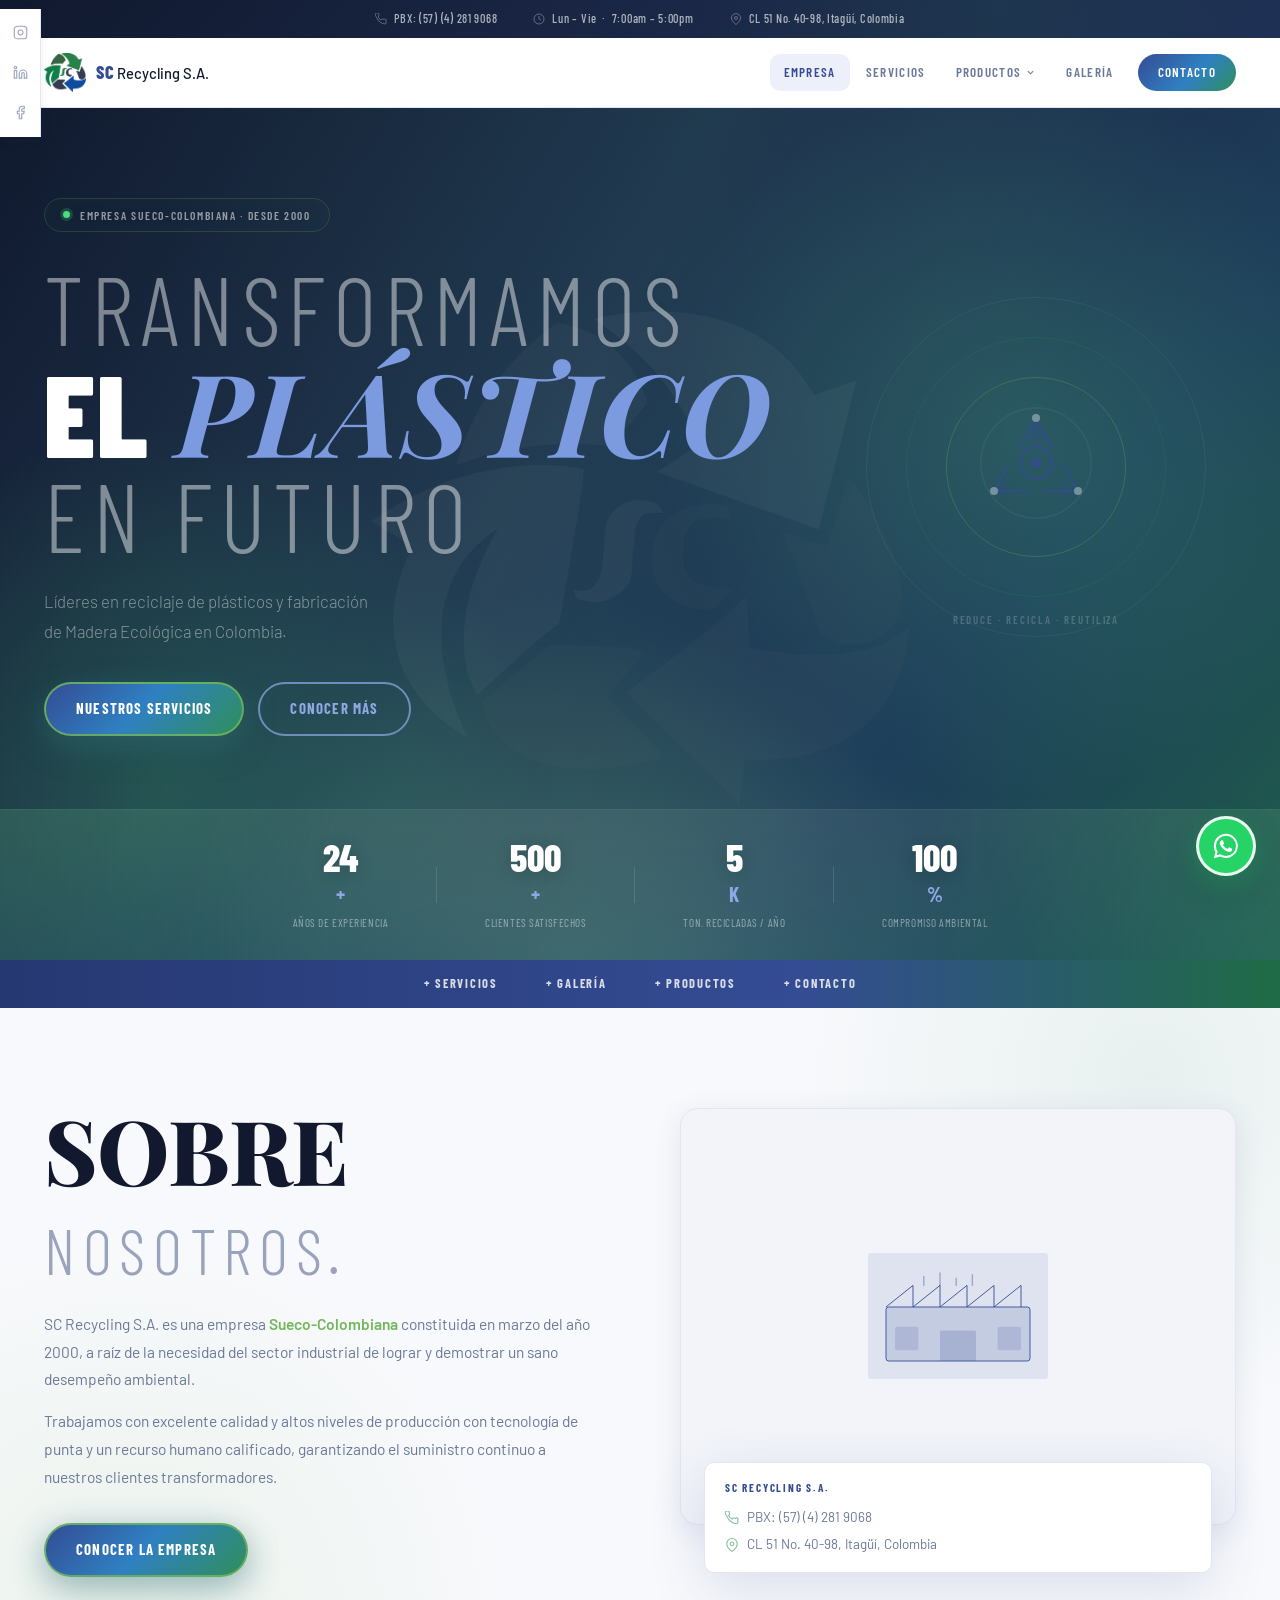
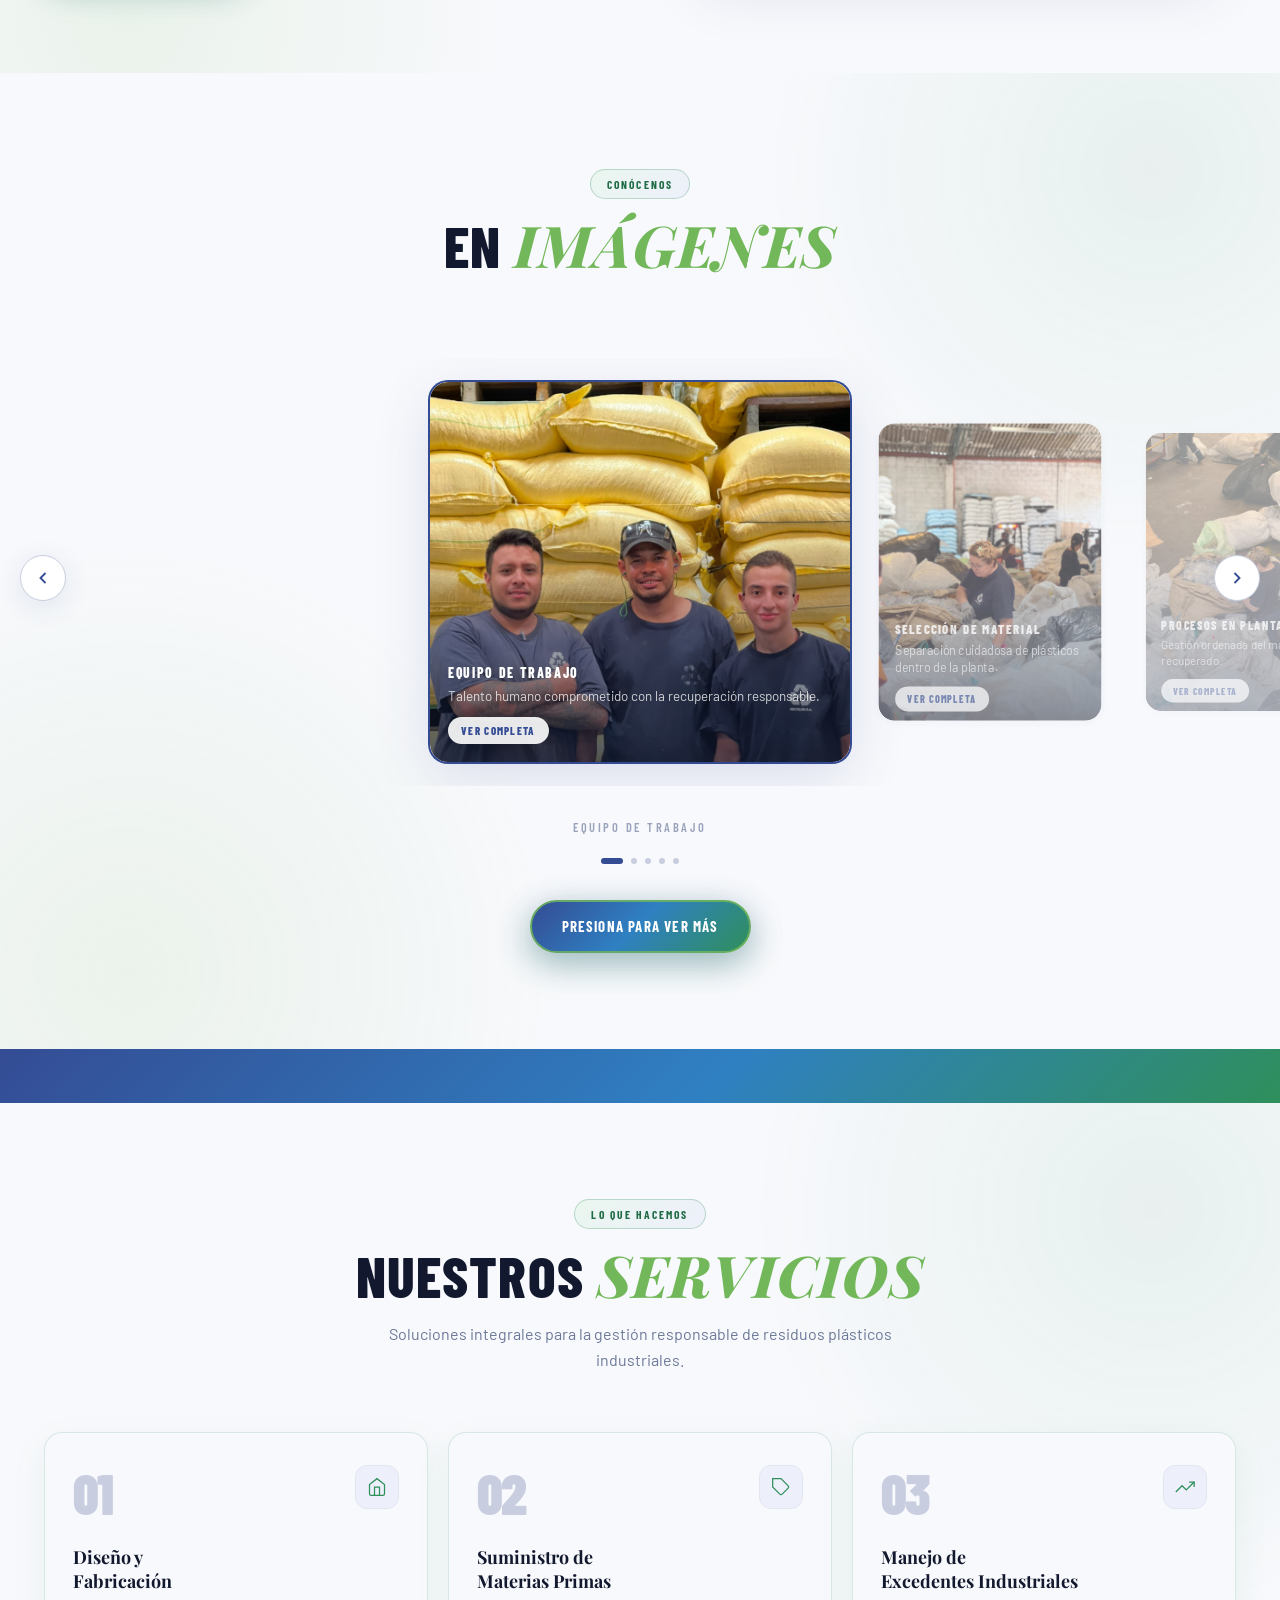
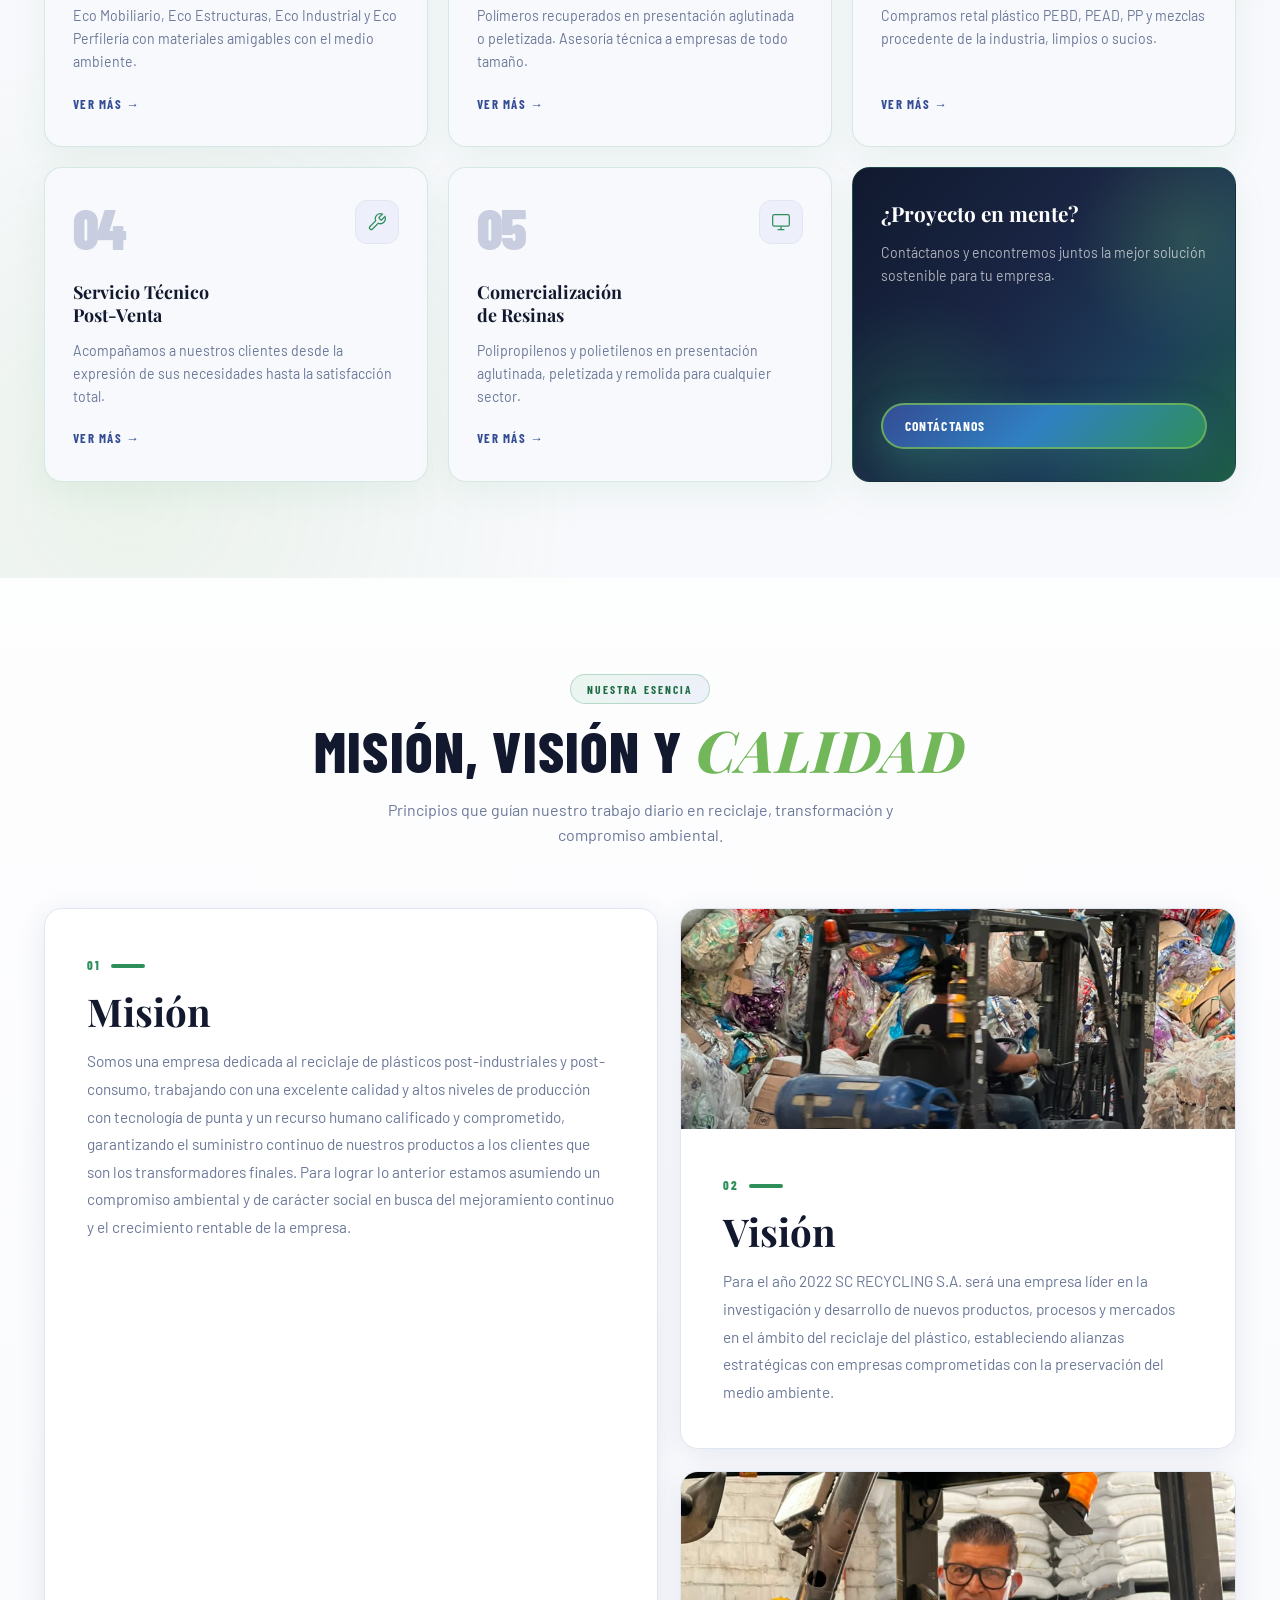
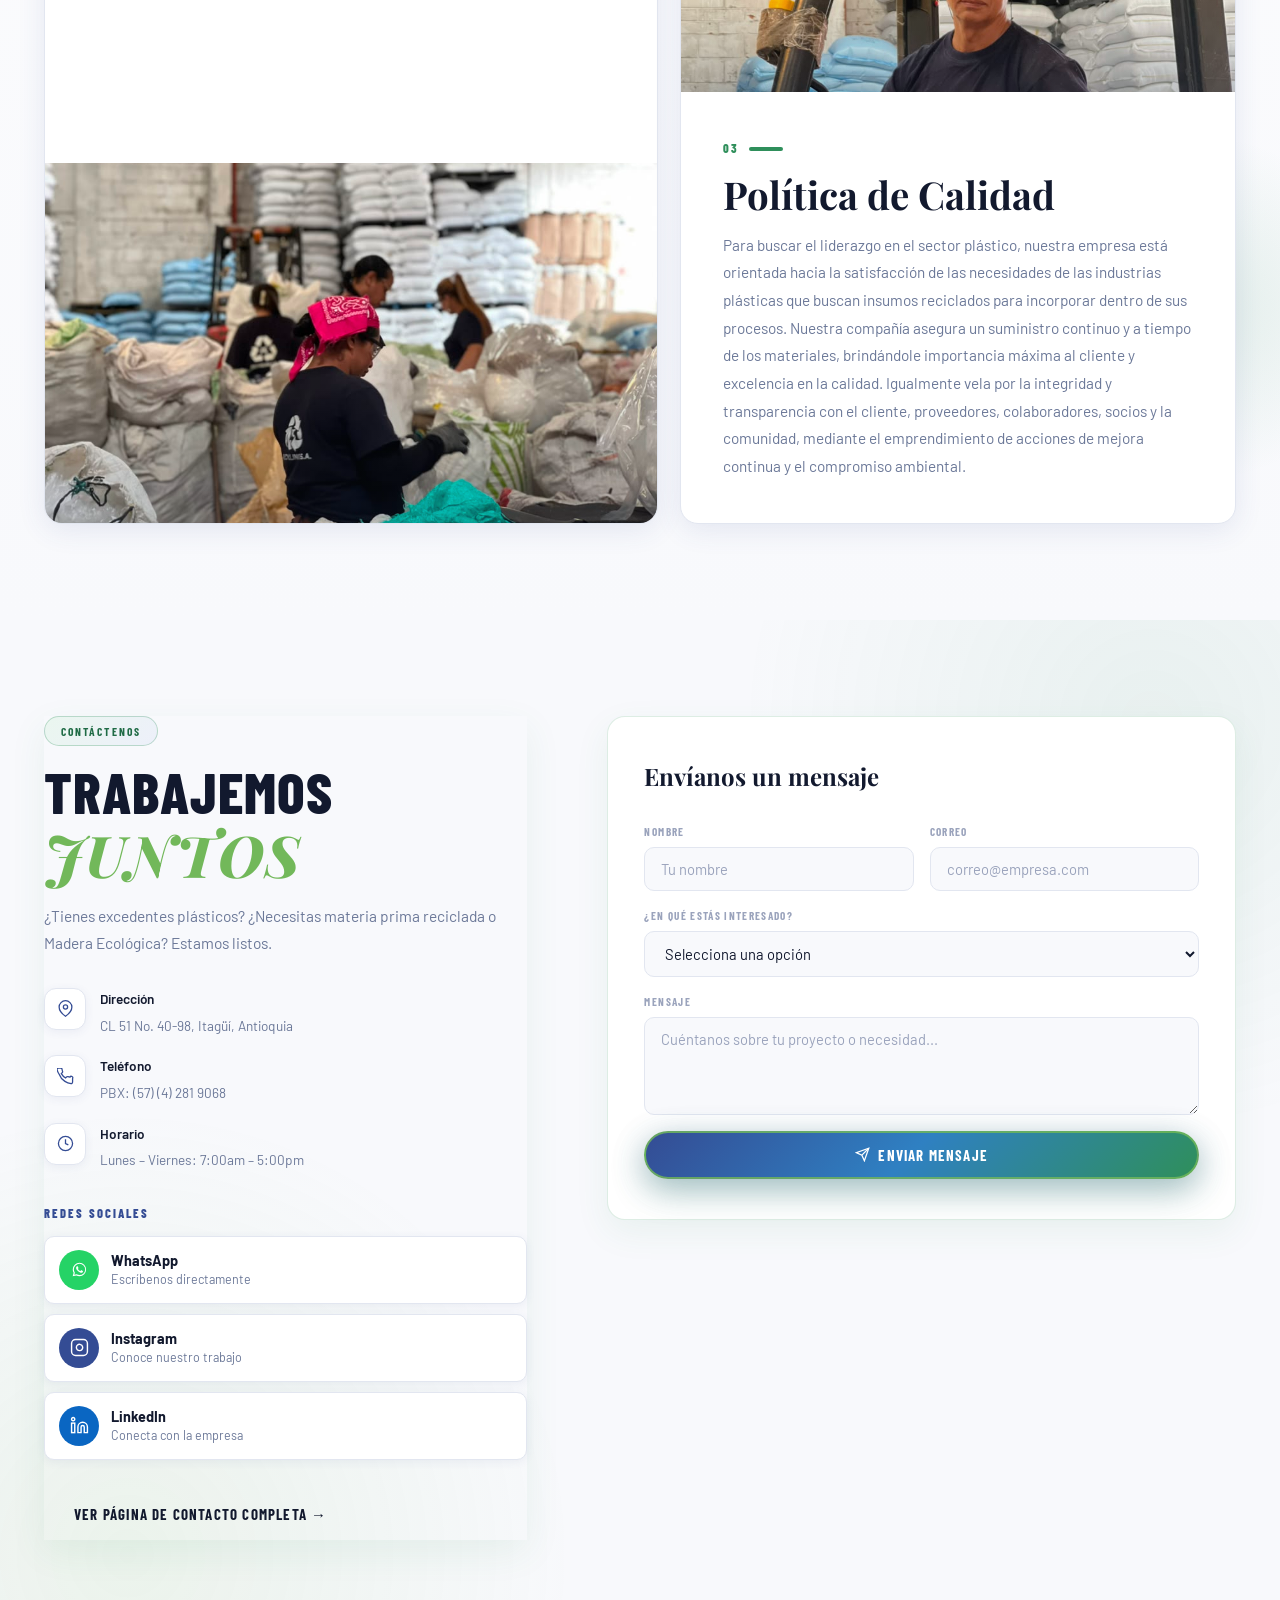
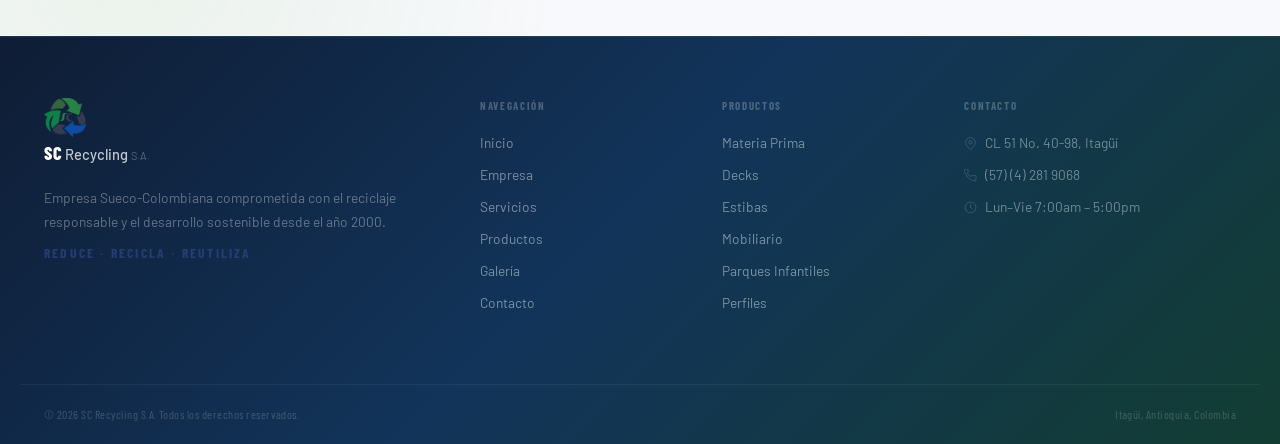
==== commit b16a3056: "index.html" ====
--- a/index.html
+++ b/index.html
@@ -51,8 +51,8 @@
         <img src="LOGO SC RECYCLING.png" alt="SC Recycling S.A." class="logo-img" />
         <div class="logo-text">
           <span class="lt-sc">SC</span>
-          <span class="lt-rec">Recycling</span>
-          <span class="lt-sa">S.A.</span>
+          <span class="lt-rec">Recycling S.A.</span>
+          <span class="lt-sa"></span>
         </div>
       </a>
 
@@ -91,12 +91,12 @@
     </div>
   </header>
 
-  <!-- ===== HERO ===== -->
-  <section class="hero" id="inicio">
-    <!-- Logo de fondo -->
-    <div class="hero__bignumber" aria-hidden="true">
-      <img src="LOGO SC RECYCLING.png" alt="" />
-    </div>
+  <!-- ===== HERO ===== -->
+  <section class="hero" id="inicio">
+    <!-- Logo de fondo -->
+    <div class="hero__bignumber" aria-hidden="true">
+      <img src="LOGO SC RECYCLING.png" alt="" />
+    </div>
 
     <div class="hero__content container">
       <div class="hero__left">
@@ -120,31 +120,31 @@
           <a href="servicios.html" class="btn btn--primary">Nuestros Servicios</a>
           <a href="#about" class="btn btn--outline">Conocer más</a>
         </div>
-      </div>
-
-      <div class="hero__right reveal-right">
-        <!-- Decorative visual placeholder -->
-        <div class="hero__visual">
-          <div class="hero__visual-ring hero__visual-ring--1"></div>
-          <div class="hero__visual-ring hero__visual-ring--2"></div>
-          <div class="hero__visual-ring hero__visual-ring--3"></div>
-          <div class="hero__visual-icon">
-            <svg viewBox="0 0 120 120" fill="none" xmlns="http://www.w3.org/2000/svg">
-              <circle cx="60" cy="60" r="55" stroke="rgba(255,255,255,.08)" stroke-width="2"/>
-              <path d="M60 15L74 38H46L60 15Z" fill="#344c94" opacity=".5"/>
-              <path d="M18 88L30 76L26 94L12 88H18Z" fill="#344c94" opacity=".5"/>
-              <path d="M102 88L88 94L84 76L96 88H102Z" fill="#344c94" opacity=".5"/>
-              <circle cx="60" cy="60" r="16" stroke="#344c94" stroke-width="3"/>
-              <circle cx="60" cy="60" r="6" fill="#344c94"/>
-              <path d="M60 15L76 44M60 15L44 44M18 88L32 64M18 88H52M102 88L88 64M102 88H68" stroke="#344c94" stroke-width="2.5" stroke-linecap="round"/>
-              <circle cx="60" cy="15" r="4" fill="white" opacity=".6"/>
-              <circle cx="18" cy="88" r="4" fill="white" opacity=".6"/>
-              <circle cx="102" cy="88" r="4" fill="white" opacity=".6"/>
-            </svg>
-          </div>
-          <div class="hero__visual-label">REDUCE · RECICLA · REUTILIZA</div>
-        </div>
-      </div>
+      </div>
+
+      <div class="hero__right reveal-right">
+        <!-- Decorative visual placeholder -->
+        <div class="hero__visual">
+          <div class="hero__visual-ring hero__visual-ring--1"></div>
+          <div class="hero__visual-ring hero__visual-ring--2"></div>
+          <div class="hero__visual-ring hero__visual-ring--3"></div>
+          <div class="hero__visual-icon">
+            <svg viewBox="0 0 120 120" fill="none" xmlns="http://www.w3.org/2000/svg">
+              <circle cx="60" cy="60" r="55" stroke="rgba(255,255,255,.08)" stroke-width="2"/>
+              <path d="M60 15L74 38H46L60 15Z" fill="#344c94" opacity=".5"/>
+              <path d="M18 88L30 76L26 94L12 88H18Z" fill="#344c94" opacity=".5"/>
+              <path d="M102 88L88 94L84 76L96 88H102Z" fill="#344c94" opacity=".5"/>
+              <circle cx="60" cy="60" r="16" stroke="#344c94" stroke-width="3"/>
+              <circle cx="60" cy="60" r="6" fill="#344c94"/>
+              <path d="M60 15L76 44M60 15L44 44M18 88L32 64M18 88H52M102 88L88 64M102 88H68" stroke="#344c94" stroke-width="2.5" stroke-linecap="round"/>
+              <circle cx="60" cy="15" r="4" fill="white" opacity=".6"/>
+              <circle cx="18" cy="88" r="4" fill="white" opacity=".6"/>
+              <circle cx="102" cy="88" r="4" fill="white" opacity=".6"/>
+            </svg>
+          </div>
+          <div class="hero__visual-label">REDUCE · RECICLA · REUTILIZA</div>
+        </div>
+      </div>
     </div>
 
     <!-- Estadísticas en franja inferior -->
@@ -244,7 +244,7 @@
   <section class="section gallery-section" id="galeria">
     <div class="container">
       <div class="section__header reveal">
-        <div class="section__tag">Nuestro trabajo</div>
+        <div class="section__tag">conócenos</div>
         <h2 class="section__title">EN <em>IMÁGENES</em></h2>
       </div>
     </div>
@@ -256,93 +256,93 @@
       </button>
 
       <div class="gc-track-wrap">
-        <div class="gc-track" id="gc-track">
-          <div class="gc-slide" data-label="Equipo de Trabajo" data-title="Equipo de Trabajo" data-desc="Nuestro equipo operativo acompaña cada etapa del proceso, desde la recepción del material hasta su preparación para transformación.">
-            <div class="gc-slide__inner">
-              <img src="Imagenes/EQUIPO DE TRABAJO/WhatsApp Image 2026-09-11 at 6.24.46 PM.jpeg" alt="Equipo de trabajo de SC Recycling frente a material recuperado" />
-              <div class="gc-slide__caption">
-                <strong>Equipo de trabajo</strong>
-                <span>Talento humano comprometido con la recuperación responsable.</span>
-                <button class="gc-slide__open" type="button">Ver completa</button>
-              </div>
-            </div>
-          </div>
-          <div class="gc-slide" data-label="Selección de Material" data-title="Selección de Material" data-desc="Clasificamos y seleccionamos los plásticos recuperados para asegurar una materia prima limpia, útil y lista para nuevos ciclos productivos.">
-            <div class="gc-slide__inner">
-              <img src="Imagenes/PROCESOS/WhatsApp Image 2026-09-11 at 6.24.52 PM.jpeg" alt="Selección manual de material plástico en planta" />
-              <div class="gc-slide__caption">
-                <strong>Selección de material</strong>
-                <span>Separación cuidadosa de plásticos dentro de la planta.</span>
-                <button class="gc-slide__open" type="button">Ver completa</button>
-              </div>
-            </div>
-          </div>
-          <div class="gc-slide" data-label="Procesos en Planta" data-title="Procesos en Planta" data-desc="En planta se organizan, acondicionan y preparan los excedentes plásticos para convertirlos en recursos aprovechables.">
-            <div class="gc-slide__inner">
-              <img src="Imagenes/PROCESOS/WhatsApp Image 2026-09-11 at 6.24.49 PM.jpeg" alt="Proceso interno de reciclaje plástico" />
-              <div class="gc-slide__caption">
-                <strong>Procesos en planta</strong>
-                <span>Gestión ordenada del material recuperado.</span>
-                <button class="gc-slide__open" type="button">Ver completa</button>
-              </div>
-            </div>
-          </div>
-          <div class="gc-slide" data-label="Talento Humano" data-title="Talento Humano" data-desc="La experiencia del equipo permite mantener un flujo constante de trabajo y una operación enfocada en calidad y sostenibilidad.">
-            <div class="gc-slide__inner">
-              <img src="Imagenes/EQUIPO DE TRABAJO/WhatsApp Image 2026-09-11 at 6.24.55 PM (2).jpeg" alt="Integrante del equipo operativo de SC Recycling" />
-              <div class="gc-slide__caption">
-                <strong>Talento humano</strong>
-                <span>Personas que hacen posible cada etapa del reciclaje.</span>
-                <button class="gc-slide__open" type="button">Ver completa</button>
-              </div>
-            </div>
-          </div>
-          <div class="gc-slide" data-label="Material Recuperado" data-title="Material Recuperado" data-desc="El material plástico recuperado se prepara para volver a la cadena productiva como insumo para nuevas soluciones.">
-            <div class="gc-slide__inner">
-              <img src="Imagenes/PROCESOS/WhatsApp Image 2026-09-11 at 6.24.55 PM (4).jpeg" alt="Materia prima recuperada para transformación" />
-              <div class="gc-slide__caption">
-                <strong>Material recuperado</strong>
-                <span>Materia prima lista para una nueva vida útil.</span>
-                <button class="gc-slide__open" type="button">Ver completa</button>
-              </div>
-            </div>
-          </div>
-        </div>
-      </div>
+        <div class="gc-track" id="gc-track">
+          <div class="gc-slide" data-label="Equipo de Trabajo" data-title="Equipo de Trabajo" data-desc="Nuestro equipo operativo acompaña cada etapa del proceso, desde la recepción del material hasta su preparación para transformación.">
+            <div class="gc-slide__inner">
+              <img src="Imagenes/EQUIPO DE TRABAJO/WhatsApp Image 2026-09-11 at 6.24.46 PM.jpeg" alt="Equipo de trabajo de SC Recycling frente a material recuperado" />
+              <div class="gc-slide__caption">
+                <strong>Equipo de trabajo</strong>
+                <span>Talento humano comprometido con la recuperación responsable.</span>
+                <button class="gc-slide__open" type="button">Ver completa</button>
+              </div>
+            </div>
+          </div>
+          <div class="gc-slide" data-label="Selección de Material" data-title="Selección de Material" data-desc="Clasificamos y seleccionamos los plásticos recuperados para asegurar una materia prima limpia, útil y lista para nuevos ciclos productivos.">
+            <div class="gc-slide__inner">
+              <img src="Imagenes/PROCESOS/WhatsApp Image 2026-09-11 at 6.24.52 PM.jpeg" alt="Selección manual de material plástico en planta" />
+              <div class="gc-slide__caption">
+                <strong>Selección de material</strong>
+                <span>Separación cuidadosa de plásticos dentro de la planta.</span>
+                <button class="gc-slide__open" type="button">Ver completa</button>
+              </div>
+            </div>
+          </div>
+          <div class="gc-slide" data-label="Procesos en Planta" data-title="Procesos en Planta" data-desc="En planta se organizan, acondicionan y preparan los excedentes plásticos para convertirlos en recursos aprovechables.">
+            <div class="gc-slide__inner">
+              <img src="Imagenes/PROCESOS/WhatsApp Image 2026-09-11 at 6.24.49 PM.jpeg" alt="Proceso interno de reciclaje plástico" />
+              <div class="gc-slide__caption">
+                <strong>Procesos en planta</strong>
+                <span>Gestión ordenada del material recuperado.</span>
+                <button class="gc-slide__open" type="button">Ver completa</button>
+              </div>
+            </div>
+          </div>
+          <div class="gc-slide" data-label="Talento Humano" data-title="Talento Humano" data-desc="La experiencia del equipo permite mantener un flujo constante de trabajo y una operación enfocada en calidad y sostenibilidad.">
+            <div class="gc-slide__inner">
+              <img src="Imagenes/EQUIPO DE TRABAJO/WhatsApp Image 2026-09-11 at 6.24.55 PM (2).jpeg" alt="Integrante del equipo operativo de SC Recycling" />
+              <div class="gc-slide__caption">
+                <strong>Talento humano</strong>
+                <span>Personas que hacen posible cada etapa del reciclaje.</span>
+                <button class="gc-slide__open" type="button">Ver completa</button>
+              </div>
+            </div>
+          </div>
+          <div class="gc-slide" data-label="Material Recuperado" data-title="Material Recuperado" data-desc="El material plástico recuperado se prepara para volver a la cadena productiva como insumo para nuevas soluciones.">
+            <div class="gc-slide__inner">
+              <img src="Imagenes/PROCESOS/WhatsApp Image 2026-09-11 at 6.24.55 PM (4).jpeg" alt="Materia prima recuperada para transformación" />
+              <div class="gc-slide__caption">
+                <strong>Material recuperado</strong>
+                <span>Materia prima lista para una nueva vida útil.</span>
+                <button class="gc-slide__open" type="button">Ver completa</button>
+              </div>
+            </div>
+          </div>
+        </div>
+      </div>
 
       <button class="gc-btn gc-btn--next" id="gc-next" aria-label="Siguiente">
         <svg viewBox="0 0 24 24" fill="none" stroke="currentColor" stroke-width="2.2"><polyline points="9 18 15 12 9 6"/></svg>
       </button>
     </div>
 
-    <div class="gallery-label" id="gallery-label">Equipo de Trabajo</div>
+    <div class="gallery-label" id="gallery-label">Equipo de Trabajo</div>
 
     <div class="gallery-dots" id="gallery-dots"></div>
 
-    <div class="gallery-cta reveal">
-      <a href="galeria.html" class="btn btn--primary">Presiona para ver más </a>
-    </div>
-  </section>
-
-  <div class="photo-modal" id="photo-modal" role="dialog" aria-modal="true" aria-hidden="true" aria-labelledby="photo-modal-title">
-    <div class="photo-modal__backdrop" data-photo-close></div>
-    <div class="photo-modal__panel">
-      <button class="photo-modal__close" type="button" aria-label="Cerrar imagen" data-photo-close>
-        <svg viewBox="0 0 24 24" fill="none" stroke="currentColor" stroke-width="2"><line x1="18" y1="6" x2="6" y2="18"/><line x1="6" y1="6" x2="18" y2="18"/></svg>
-      </button>
-      <div class="photo-modal__media">
-        <img id="photo-modal-img" src="" alt="" />
-      </div>
-      <div class="photo-modal__content">
-        <div class="photo-modal__tag">Nuestro trabajo</div>
-        <h3 id="photo-modal-title">Imagen de SC Recycling</h3>
-        <p id="photo-modal-desc">Conoce más de nuestros procesos, equipo y material recuperado.</p>
-        <a href="galeria.html" class="btn btn--primary">Ver más fotos</a>
-      </div>
-    </div>
-  </div>
-
-  <!-- ===== MARQUEE ===== -->
+    <div class="gallery-cta reveal">
+      <a href="galeria.html" class="btn btn--primary">Presiona para ver más </a>
+    </div>
+  </section>
+
+  <div class="photo-modal" id="photo-modal" role="dialog" aria-modal="true" aria-hidden="true" aria-labelledby="photo-modal-title">
+    <div class="photo-modal__backdrop" data-photo-close></div>
+    <div class="photo-modal__panel">
+      <button class="photo-modal__close" type="button" aria-label="Cerrar imagen" data-photo-close>
+        <svg viewBox="0 0 24 24" fill="none" stroke="currentColor" stroke-width="2"><line x1="18" y1="6" x2="6" y2="18"/><line x1="6" y1="6" x2="18" y2="18"/></svg>
+      </button>
+      <div class="photo-modal__media">
+        <img id="photo-modal-img" src="" alt="" />
+      </div>
+      <div class="photo-modal__content">
+        <div class="photo-modal__tag">Nuestro trabajo</div>
+        <h3 id="photo-modal-title">Imagen de SC Recycling</h3>
+        <p id="photo-modal-desc">Conoce más de nuestros procesos, equipo y material recuperado.</p>
+        <a href="galeria.html" class="btn btn--primary">Ver más fotos</a>
+      </div>
+    </div>
+  </div>
+
+  <!-- ===== MARQUEE ===== -->
   <div class="marquee-wrap" aria-hidden="true">
     <div class="marquee">
       <span>Reduce</span><span class="mdot">·</span>
@@ -442,56 +442,56 @@
         </div>
       </div>
     </div>
-  </section>
-
-  <!-- ===== MISIÓN / VISIÓN / POLÍTICA ===== -->
-  <section class="section identity-section" id="identidad">
-    <div class="container">
-      <div class="section__header reveal">
-        <div class="section__tag">Nuestra esencia</div>
-        <h2 class="section__title">MISIÓN, VISIÓN Y <em>CALIDAD</em></h2>
-        <p class="section__desc">Principios que guían nuestro trabajo diario en reciclaje, transformación y compromiso ambiental.</p>
-      </div>
-
-      <div class="identity-grid">
-        <article class="identity-card identity-card--large reveal-left">
-          <div class="identity-card__content">
-            <span class="identity-card__kicker">01</span>
-            <h3>Misión</h3>
-            <p>Somos una empresa dedicada al reciclaje de plásticos post-industriales y post-consumo, trabajando con una excelente calidad y altos niveles de producción con tecnología de punta y un recurso humano calificado y comprometido, garantizando el suministro continuo de nuestros productos a los clientes que son los transformadores finales. Para lograr lo anterior estamos asumiendo un compromiso ambiental y de carácter social en busca del mejoramiento continuo y el crecimiento rentable de la empresa.</p>
-          </div>
-          <figure class="identity-card__media">
-            <img src="Imagenes/PROCESOS/WhatsApp Image 2026-09-11 at 6.24.54 PM.jpeg" alt="Equipo de SC Recycling seleccionando material plástico recuperado en planta">
-          </figure>
-        </article>
-
-        <article class="identity-card reveal">
-          <figure class="identity-card__media">
-            <img src="Imagenes/PROCESOS/WhatsApp Image 2026-09-11 at 6.24.48 PM (1).jpeg" alt="Montacargas movilizando material plástico recuperado dentro de la planta">
-          </figure>
-          <div class="identity-card__content">
-            <span class="identity-card__kicker">02</span>
-            <h3>Visión</h3>
-            <p>Para el año 2022 SC RECYCLING S.A. será una empresa líder en la investigación y desarrollo de nuevos productos, procesos y mercados en el ámbito del reciclaje del plástico, estableciendo alianzas estratégicas con empresas comprometidas con la preservación del medio ambiente.</p>
-          </div>
-        </article>
-
-        <article class="identity-card reveal-right">
-          <figure class="identity-card__media">
-            <img src="Imagenes/EQUIPO DE TRABAJO/WhatsApp Image 2026-09-11 at 6.24.47 PM.jpeg" alt="Integrante del equipo de SC Recycling operando montacargas en planta">
-          </figure>
-          <div class="identity-card__content">
-            <span class="identity-card__kicker">03</span>
-            <h3>Política de Calidad</h3>
-            <p>Para buscar el liderazgo en el sector plástico, nuestra empresa está orientada hacia la satisfacción de las necesidades de las industrias plásticas que buscan insumos reciclados para incorporar dentro de sus procesos. Nuestra compañía asegura un suministro continuo y a tiempo de los materiales, brindándole importancia máxima al cliente y excelencia en la calidad. Igualmente vela por la integridad y transparencia con el cliente, proveedores, colaboradores, socios y la comunidad, mediante el emprendimiento de acciones de mejora continua y el compromiso ambiental.</p>
-          </div>
-        </article>
-      </div>
-    </div>
-  </section>
-
-  <!-- ===== CONTACTO CTA ===== -->
-  <section class="section contact-section" id="contacto">
+  </section>
+
+  <!-- ===== MISIÓN / VISIÓN / POLÍTICA ===== -->
+  <section class="section identity-section" id="identidad">
+    <div class="container">
+      <div class="section__header reveal">
+        <div class="section__tag">Nuestra esencia</div>
+        <h2 class="section__title">MISIÓN, VISIÓN Y <em>CALIDAD</em></h2>
+        <p class="section__desc">Principios que guían nuestro trabajo diario en reciclaje, transformación y compromiso ambiental.</p>
+      </div>
+
+      <div class="identity-grid">
+        <article class="identity-card identity-card--large reveal-left">
+          <div class="identity-card__content">
+            <span class="identity-card__kicker">01</span>
+            <h3>Misión</h3>
+            <p>Somos una empresa dedicada al reciclaje de plásticos post-industriales y post-consumo, trabajando con una excelente calidad y altos niveles de producción con tecnología de punta y un recurso humano calificado y comprometido, garantizando el suministro continuo de nuestros productos a los clientes que son los transformadores finales. Para lograr lo anterior estamos asumiendo un compromiso ambiental y de carácter social en busca del mejoramiento continuo y el crecimiento rentable de la empresa.</p>
+          </div>
+          <figure class="identity-card__media">
+            <img src="Imagenes/PROCESOS/WhatsApp Image 2026-09-11 at 6.24.54 PM.jpeg" alt="Equipo de SC Recycling seleccionando material plástico recuperado en planta">
+          </figure>
+        </article>
+
+        <article class="identity-card reveal">
+          <figure class="identity-card__media">
+            <img src="Imagenes/PROCESOS/WhatsApp Image 2026-09-11 at 6.24.48 PM (1).jpeg" alt="Montacargas movilizando material plástico recuperado dentro de la planta">
+          </figure>
+          <div class="identity-card__content">
+            <span class="identity-card__kicker">02</span>
+            <h3>Visión</h3>
+            <p>Para el año 2022 SC RECYCLING S.A. será una empresa líder en la investigación y desarrollo de nuevos productos, procesos y mercados en el ámbito del reciclaje del plástico, estableciendo alianzas estratégicas con empresas comprometidas con la preservación del medio ambiente.</p>
+          </div>
+        </article>
+
+        <article class="identity-card reveal-right">
+          <figure class="identity-card__media">
+            <img src="Imagenes/EQUIPO DE TRABAJO/WhatsApp Image 2026-09-11 at 6.24.47 PM.jpeg" alt="Integrante del equipo de SC Recycling operando montacargas en planta">
+          </figure>
+          <div class="identity-card__content">
+            <span class="identity-card__kicker">03</span>
+            <h3>Política de Calidad</h3>
+            <p>Para buscar el liderazgo en el sector plástico, nuestra empresa está orientada hacia la satisfacción de las necesidades de las industrias plásticas que buscan insumos reciclados para incorporar dentro de sus procesos. Nuestra compañía asegura un suministro continuo y a tiempo de los materiales, brindándole importancia máxima al cliente y excelencia en la calidad. Igualmente vela por la integridad y transparencia con el cliente, proveedores, colaboradores, socios y la comunidad, mediante el emprendimiento de acciones de mejora continua y el compromiso ambiental.</p>
+          </div>
+        </article>
+      </div>
+    </div>
+  </section>
+
+  <!-- ===== CONTACTO CTA ===== -->
+  <section class="section contact-section" id="contacto">
     <div class="container">
       <div class="contact-grid">
 
@@ -511,42 +511,42 @@
             <li>
               <div class="ci-icon"><svg viewBox="0 0 24 24" fill="none" stroke="currentColor" stroke-width="1.8"><circle cx="12" cy="12" r="10"/><polyline points="12 6 12 12 16 14"/></svg></div>
               <div><strong>Horario</strong><span>Lunes – Viernes: 7:00am – 5:00pm</span></div>
-            </li>
-          </ul>
-          <div class="contact-socials">
-            <h3>Redes sociales</h3>
-            <div class="contact-socials__grid">
-              <a href="https://wa.me/573000000000?text=Hola%20SC%20Recycling%2C%20quiero%20recibir%20informaci%C3%B3n." target="_blank" rel="noopener" class="contact-social contact-social--whatsapp">
-                <span class="contact-social__icon">
-                  <svg viewBox="0 0 32 32" fill="currentColor" aria-hidden="true"><path d="M16.02 4.5A11.41 11.41 0 004.6 15.9c0 2.01.53 3.98 1.54 5.7L4.5 27.5l6.04-1.58a11.38 11.38 0 005.48 1.39h.01A11.41 11.41 0 0016.02 4.5zm0 20.86h-.01c-1.71 0-3.38-.46-4.84-1.32l-.35-.2-3.58.94.96-3.49-.23-.36a9.43 9.43 0 01-1.44-5.03 9.49 9.49 0 119.49 9.46z"/><path d="M21.22 18.25c-.28-.14-1.68-.83-1.94-.92-.26-.1-.45-.14-.64.14-.19.28-.73.92-.9 1.11-.17.19-.33.21-.61.07-.28-.14-1.19-.44-2.27-1.4a8.5 8.5 0 01-1.57-1.95c-.16-.28-.02-.43.12-.57.13-.13.28-.33.42-.5.14-.17.19-.28.28-.47.09-.19.05-.36-.02-.5-.07-.14-.64-1.55-.88-2.12-.23-.56-.47-.48-.64-.49h-.55c-.19 0-.5.07-.76.36-.26.28-1 1-1 2.43s1.02 2.82 1.16 3.01c.14.19 2.01 3.07 4.87 4.3.68.29 1.21.47 1.62.6.68.22 1.3.19 1.79.12.55-.08 1.68-.69 1.92-1.35.24-.66.24-1.23.17-1.35-.07-.12-.26-.19-.55-.33z"/></svg>
-                </span>
-                <span>
-                  <strong>WhatsApp</strong>
-                  <small>Escríbenos directamente</small>
-                </span>
-              </a>
-              <a href="https://www.instagram.com/" target="_blank" rel="noopener" class="contact-social contact-social--instagram">
-                <span class="contact-social__icon">
-                  <svg viewBox="0 0 24 24" fill="none" stroke="currentColor" stroke-width="1.8"><rect x="2" y="2" width="20" height="20" rx="5"/><path d="M16 11.37A4 4 0 1112.63 8 4 4 0 0116 11.37z"/><line x1="17.5" y1="6.5" x2="17.51" y2="6.5"/></svg>
-                </span>
-                <span>
-                  <strong>Instagram</strong>
-                  <small>Conoce nuestro trabajo</small>
-                </span>
-              </a>
-              <a href="https://www.linkedin.com/" target="_blank" rel="noopener" class="contact-social contact-social--linkedin">
-                <span class="contact-social__icon">
-                  <svg viewBox="0 0 24 24" fill="none" stroke="currentColor" stroke-width="1.8"><path d="M16 8a6 6 0 016 6v7h-4v-7a2 2 0 00-2-2 2 2 0 00-2 2v7h-4v-7a6 6 0 016-6z"/><rect x="2" y="9" width="4" height="12"/><circle cx="4" cy="4" r="2"/></svg>
-                </span>
-                <span>
-                  <strong>LinkedIn</strong>
-                  <small>Conecta con la empresa</small>
-                </span>
-              </a>
-            </div>
-          </div>
-          <a href="contacto.html" class="btn btn--outline-dark">Ver página de contacto completa →</a>
-        </div>
+            </li>
+          </ul>
+          <div class="contact-socials">
+            <h3>Redes sociales</h3>
+            <div class="contact-socials__grid">
+              <a href="https://wa.me/573000000000?text=Hola%20SC%20Recycling%2C%20quiero%20recibir%20informaci%C3%B3n." target="_blank" rel="noopener" class="contact-social contact-social--whatsapp">
+                <span class="contact-social__icon">
+                  <svg viewBox="0 0 32 32" fill="currentColor" aria-hidden="true"><path d="M16.02 4.5A11.41 11.41 0 004.6 15.9c0 2.01.53 3.98 1.54 5.7L4.5 27.5l6.04-1.58a11.38 11.38 0 005.48 1.39h.01A11.41 11.41 0 0016.02 4.5zm0 20.86h-.01c-1.71 0-3.38-.46-4.84-1.32l-.35-.2-3.58.94.96-3.49-.23-.36a9.43 9.43 0 01-1.44-5.03 9.49 9.49 0 119.49 9.46z"/><path d="M21.22 18.25c-.28-.14-1.68-.83-1.94-.92-.26-.1-.45-.14-.64.14-.19.28-.73.92-.9 1.11-.17.19-.33.21-.61.07-.28-.14-1.19-.44-2.27-1.4a8.5 8.5 0 01-1.57-1.95c-.16-.28-.02-.43.12-.57.13-.13.28-.33.42-.5.14-.17.19-.28.28-.47.09-.19.05-.36-.02-.5-.07-.14-.64-1.55-.88-2.12-.23-.56-.47-.48-.64-.49h-.55c-.19 0-.5.07-.76.36-.26.28-1 1-1 2.43s1.02 2.82 1.16 3.01c.14.19 2.01 3.07 4.87 4.3.68.29 1.21.47 1.62.6.68.22 1.3.19 1.79.12.55-.08 1.68-.69 1.92-1.35.24-.66.24-1.23.17-1.35-.07-.12-.26-.19-.55-.33z"/></svg>
+                </span>
+                <span>
+                  <strong>WhatsApp</strong>
+                  <small>Escríbenos directamente</small>
+                </span>
+              </a>
+              <a href="https://www.instagram.com/" target="_blank" rel="noopener" class="contact-social contact-social--instagram">
+                <span class="contact-social__icon">
+                  <svg viewBox="0 0 24 24" fill="none" stroke="currentColor" stroke-width="1.8"><rect x="2" y="2" width="20" height="20" rx="5"/><path d="M16 11.37A4 4 0 1112.63 8 4 4 0 0116 11.37z"/><line x1="17.5" y1="6.5" x2="17.51" y2="6.5"/></svg>
+                </span>
+                <span>
+                  <strong>Instagram</strong>
+                  <small>Conoce nuestro trabajo</small>
+                </span>
+              </a>
+              <a href="https://www.linkedin.com/" target="_blank" rel="noopener" class="contact-social contact-social--linkedin">
+                <span class="contact-social__icon">
+                  <svg viewBox="0 0 24 24" fill="none" stroke="currentColor" stroke-width="1.8"><path d="M16 8a6 6 0 016 6v7h-4v-7a2 2 0 00-2-2 2 2 0 00-2 2v7h-4v-7a6 6 0 016-6z"/><rect x="2" y="9" width="4" height="12"/><circle cx="4" cy="4" r="2"/></svg>
+                </span>
+                <span>
+                  <strong>LinkedIn</strong>
+                  <small>Conecta con la empresa</small>
+                </span>
+              </a>
+            </div>
+          </div>
+          <a href="contacto.html" class="btn btn--outline-dark">Ver página de contacto completa →</a>
+        </div>
 
         <form class="contact-form reveal-right" id="contact-form" novalidate>
           <h3 class="form-title">Envíanos un mensaje</h3>
@@ -635,14 +635,14 @@
     </div>
   </footer>
 
-  <a class="whatsapp-float" href="https://wa.me/573000000000?text=Hola%20SC%20Recycling%2C%20quiero%20recibir%20informaci%C3%B3n." target="_blank" rel="noopener" aria-label="Contactar por WhatsApp">
-    <svg viewBox="0 0 32 32" fill="currentColor" aria-hidden="true">
-      <path d="M16.02 4.5A11.41 11.41 0 004.6 15.9c0 2.01.53 3.98 1.54 5.7L4.5 27.5l6.04-1.58a11.38 11.38 0 005.48 1.39h.01A11.41 11.41 0 0016.02 4.5zm0 20.86h-.01c-1.71 0-3.38-.46-4.84-1.32l-.35-.2-3.58.94.96-3.49-.23-.36a9.43 9.43 0 01-1.44-5.03 9.49 9.49 0 119.49 9.46z"/>
-      <path d="M21.22 18.25c-.28-.14-1.68-.83-1.94-.92-.26-.1-.45-.14-.64.14-.19.28-.73.92-.9 1.11-.17.19-.33.21-.61.07-.28-.14-1.19-.44-2.27-1.4a8.5 8.5 0 01-1.57-1.95c-.16-.28-.02-.43.12-.57.13-.13.28-.33.42-.5.14-.17.19-.28.28-.47.09-.19.05-.36-.02-.5-.07-.14-.64-1.55-.88-2.12-.23-.56-.47-.48-.64-.49h-.55c-.19 0-.5.07-.76.36-.26.28-1 1-1 2.43s1.02 2.82 1.16 3.01c.14.19 2.01 3.07 4.87 4.3.68.29 1.21.47 1.62.6.68.22 1.3.19 1.79.12.55-.08 1.68-.69 1.92-1.35.24-.66.24-1.23.17-1.35-.07-.12-.26-.19-.55-.33z"/>
-    </svg>
-  </a>
-
-  <script src="script.js"></script>
+  <a class="whatsapp-float" href="https://wa.me/573000000000?text=Hola%20SC%20Recycling%2C%20quiero%20recibir%20informaci%C3%B3n." target="_blank" rel="noopener" aria-label="Contactar por WhatsApp">
+    <svg viewBox="0 0 32 32" fill="currentColor" aria-hidden="true">
+      <path d="M16.02 4.5A11.41 11.41 0 004.6 15.9c0 2.01.53 3.98 1.54 5.7L4.5 27.5l6.04-1.58a11.38 11.38 0 005.48 1.39h.01A11.41 11.41 0 0016.02 4.5zm0 20.86h-.01c-1.71 0-3.38-.46-4.84-1.32l-.35-.2-3.58.94.96-3.49-.23-.36a9.43 9.43 0 01-1.44-5.03 9.49 9.49 0 119.49 9.46z"/>
+      <path d="M21.22 18.25c-.28-.14-1.68-.83-1.94-.92-.26-.1-.45-.14-.64.14-.19.28-.73.92-.9 1.11-.17.19-.33.21-.61.07-.28-.14-1.19-.44-2.27-1.4a8.5 8.5 0 01-1.57-1.95c-.16-.28-.02-.43.12-.57.13-.13.28-.33.42-.5.14-.17.19-.28.28-.47.09-.19.05-.36-.02-.5-.07-.14-.64-1.55-.88-2.12-.23-.56-.47-.48-.64-.49h-.55c-.19 0-.5.07-.76.36-.26.28-1 1-1 2.43s1.02 2.82 1.16 3.01c.14.19 2.01 3.07 4.87 4.3.68.29 1.21.47 1.62.6.68.22 1.3.19 1.79.12.55-.08 1.68-.69 1.92-1.35.24-.66.24-1.23.17-1.35-.07-.12-.26-.19-.55-.33z"/>
+    </svg>
+  </a>
+
+  <script src="script.js"></script>
 </body>
 </html>
 
